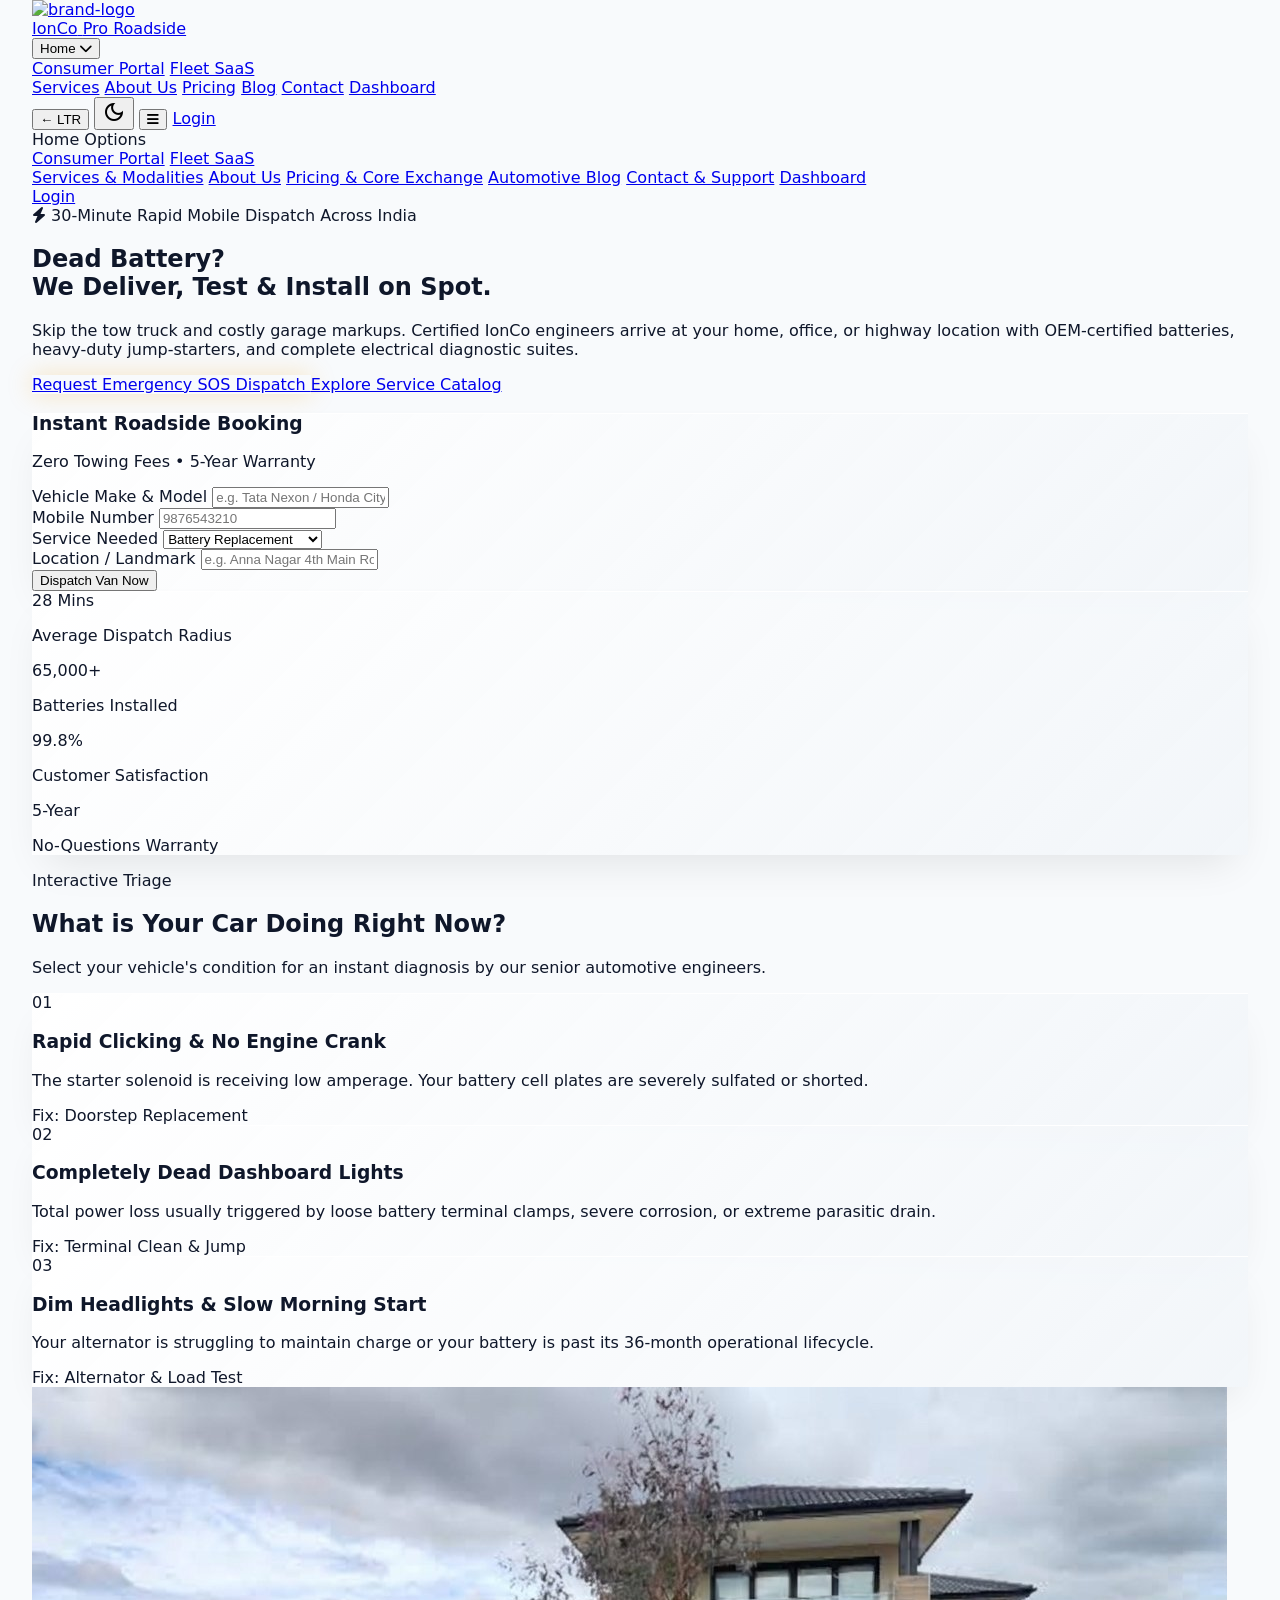
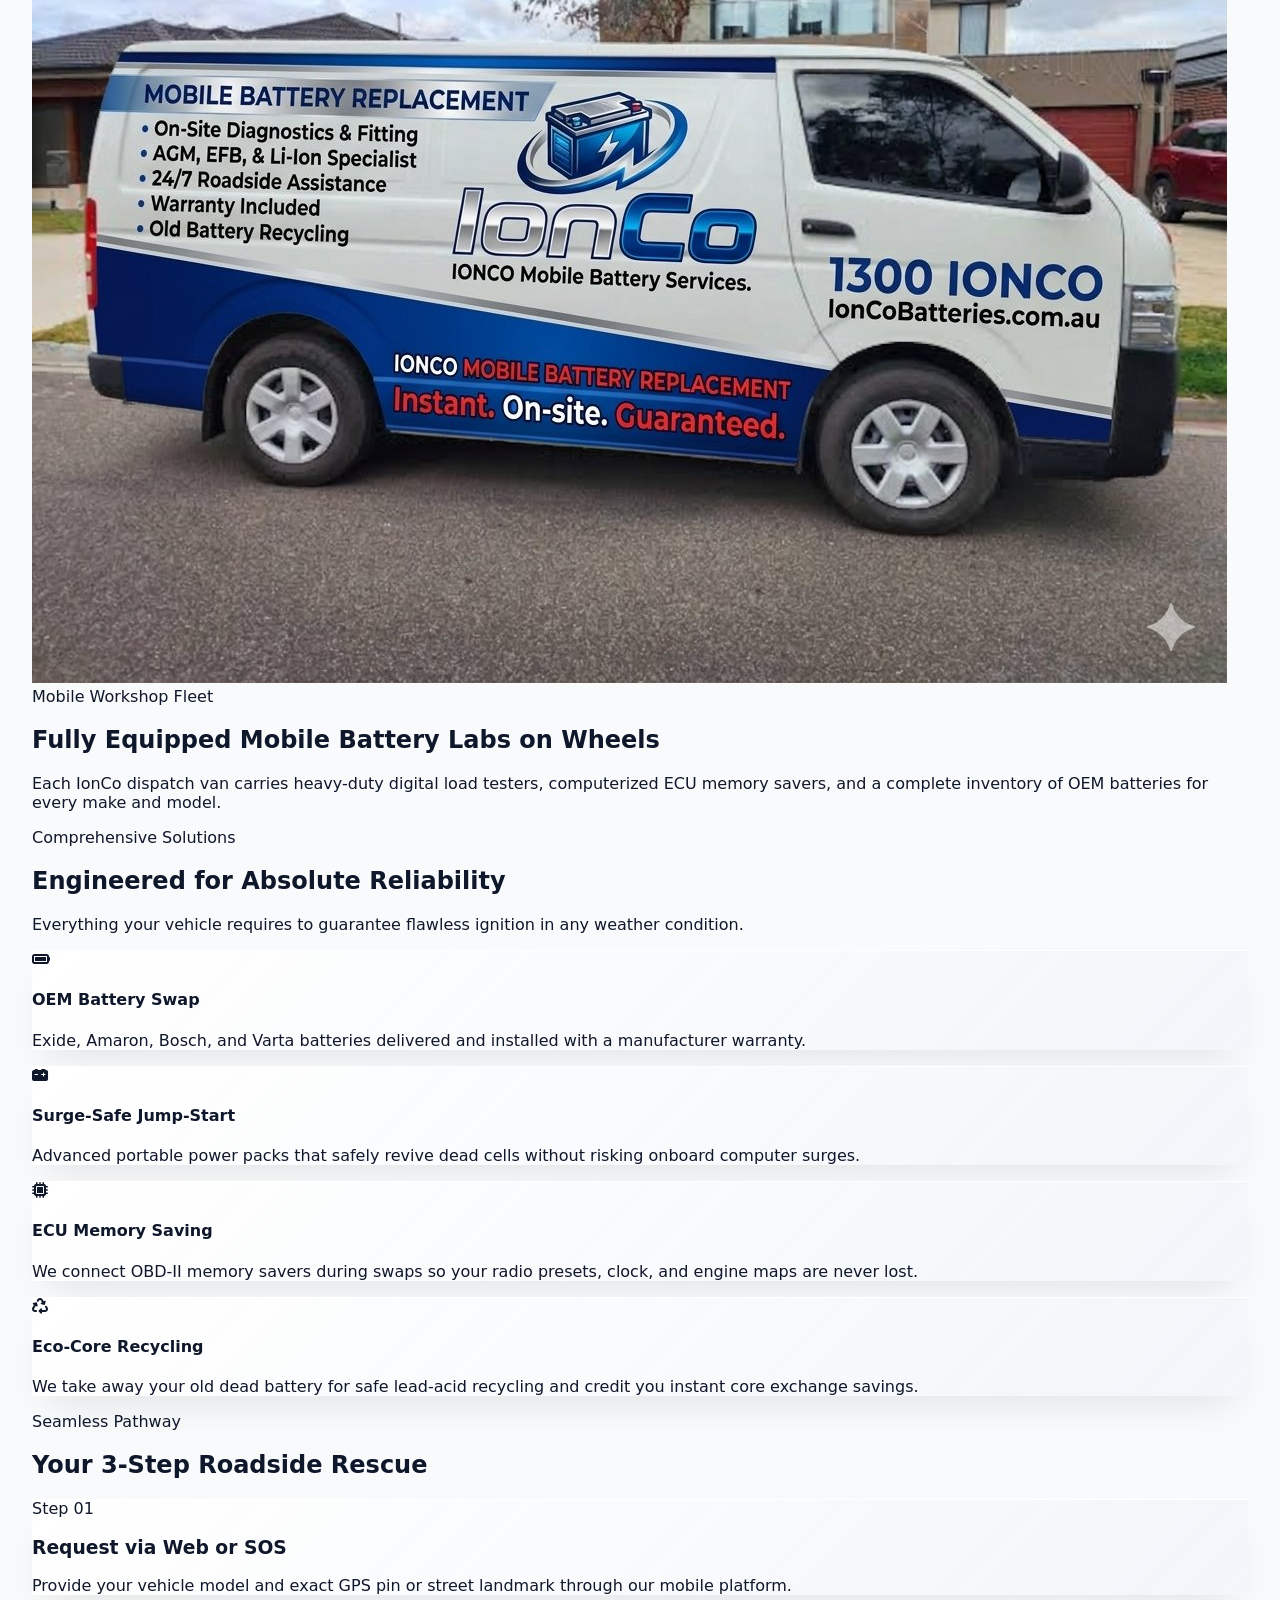
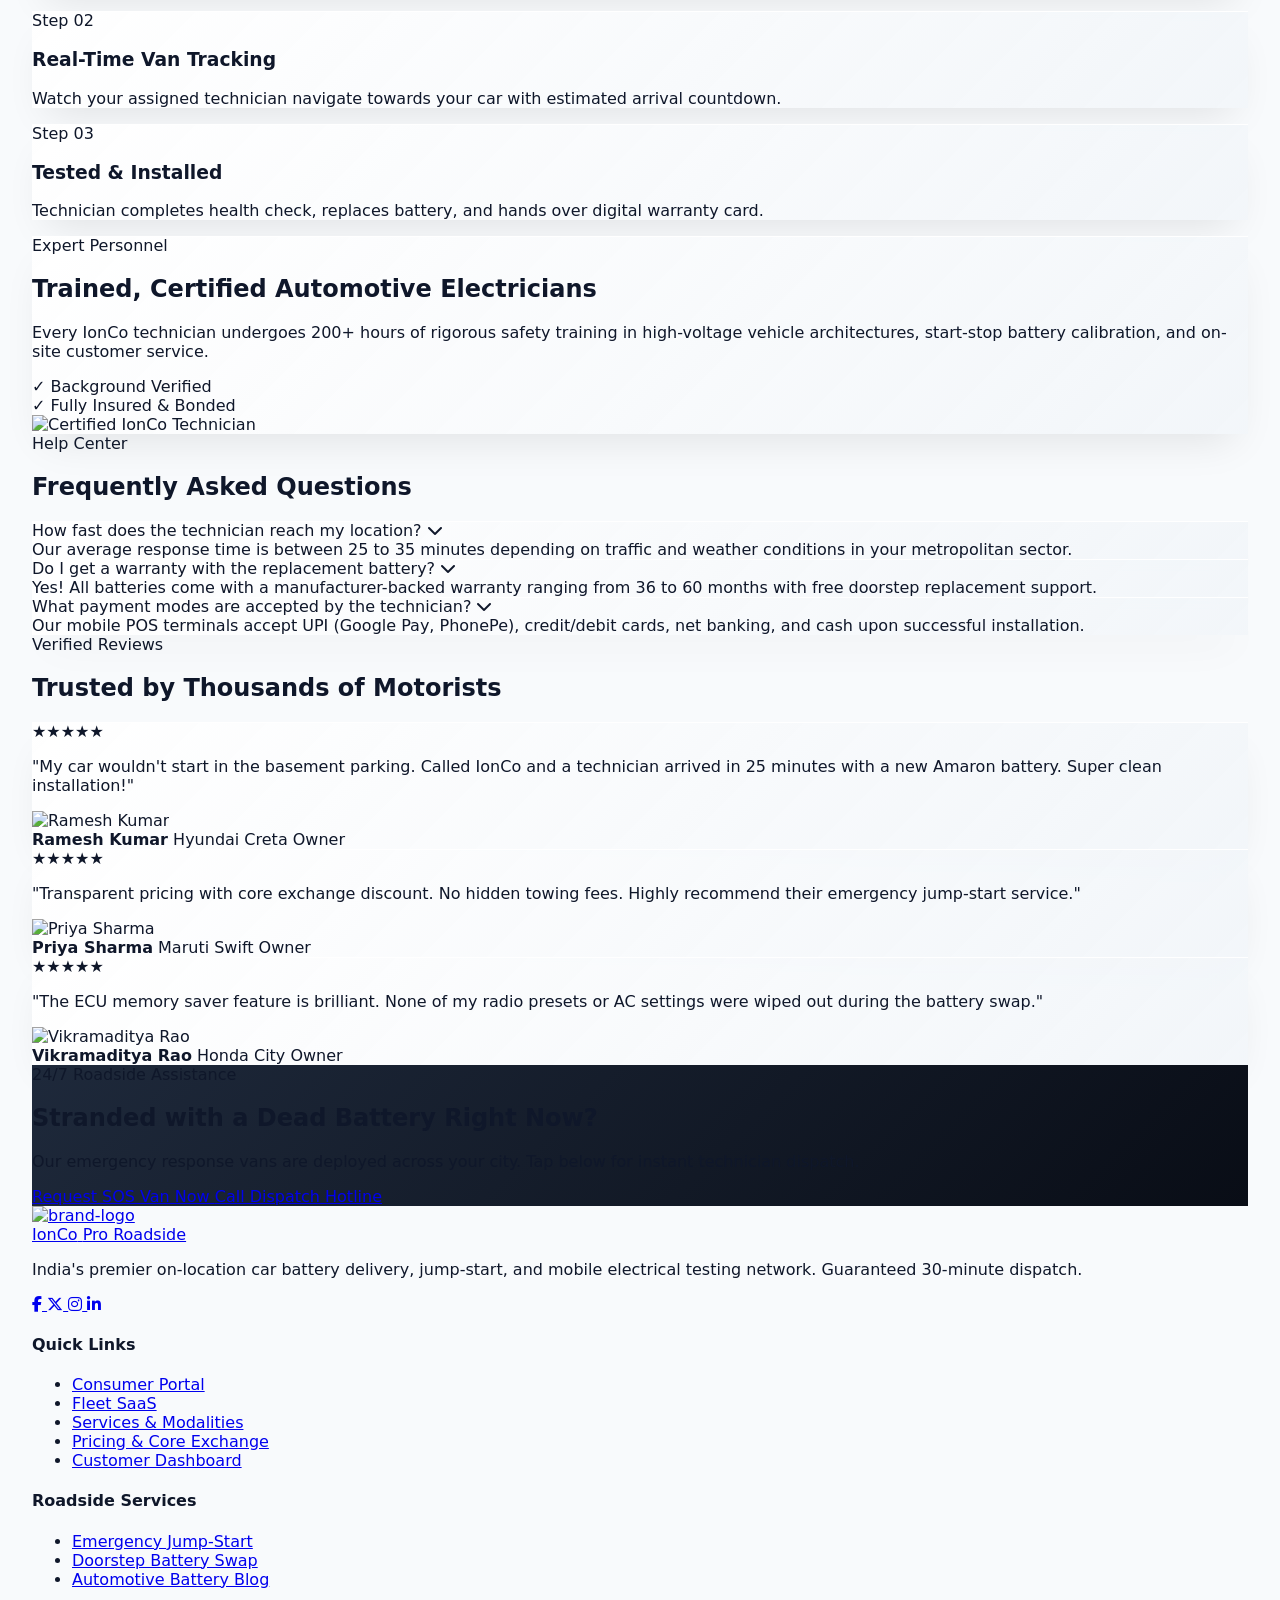
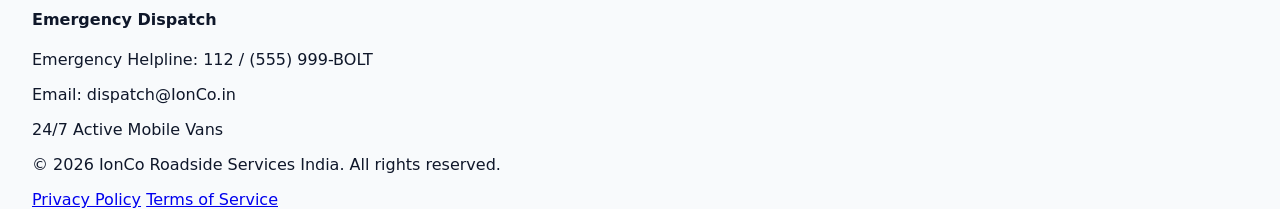
==== index.html @ 44e5a1c4 "first commit" ====
<!DOCTYPE html>
<html lang="en" dir="ltr" class="scroll-smooth">
<head>
    <meta charset="UTF-8">
    <meta name="viewport" content="width=device-width, initial-scale=1.0">
    <title>IonCo Pro | Doorstep Car Battery Delivery, Diagnostics & Replacement Service</title>
    <link rel="shortcut icon" href="https://cdn-icons-png.flaticon.com/512/6823/6823621.png" type="image/x-icon">
    <script src="https://cdn.tailwindcss.com"></script>
    <link rel="stylesheet" href="https://fonts.googleapis.com/css2?family=Material+Symbols+Outlined:opsz,wght,FILL,GRAD@24,400,0,0" />
    <link rel="stylesheet" href="https://cdnjs.cloudflare.com/ajax/libs/font-awesome/6.7.2/css/all.min.css">
    <link rel="stylesheet" href="./css/main.css">
    <script>
        tailwind.config = {
            darkMode: 'class',
            theme: {
                extend: {
                    colors: {
                        voltAmber: { 50: '#fffbeb', 500: '#f59e0b', 600: '#d97706', 900: '#78350f' },
                        voltDark: { 900: '#090d16', 950: '#04060b' }
                    }
                }
            }
        }
    </script>
</head>
<body class="antialiased">

    <!-- Header Container -->
    <div id="siteHeaderContainer" class="sticky top-0 z-50"></div>

    <main class="space-y-24 pb-24">

        <!-- SECTION 1: IMMERSIVE HERO WITH DISPATCH FORM -->
        <section class="relative pt-20 pb-32 bg-[linear-gradient(to_right,rgba(4,6,11,0.52),rgba(15,23,42,0.85)),url('https://encrypted-tbn0.gstatic.com/images?q=tbn:ANd9GcRs_8zxmZ5fV_7LC-ugBYXz8U4nNdQN91gxq7aRHCmPms_tiUd_wDCUnKdH&s=10')] bg-cover bg-center text-white">
            <div class="volt-container grid grid-cols-1 lg:grid-cols-12 gap-12 items-center">
                <div class="lg:col-span-7 space-y-6 reveal-on-scroll">
                    <span class="inline-flex items-center gap-2 px-4 py-1.5 rounded-full bg-voltAmber-500/20 text-voltAmber-400 border border-voltAmber-500/30 text-xs font-black uppercase tracking-widest">
                        <i class="fa-solid fa-bolt animate-bounce"></i> 30-Minute Rapid Mobile Dispatch Across India
                    </span>
                    <h1 class="text-4xl sm:text-7xl font-black tracking-tight leading-[1.05]">
                        Dead Battery? <br>
                        <span class="text-transparent bg-clip-text bg-gradient-to-r from-voltAmber-400 to-amber-200">We Deliver, Test & Install on Spot.</span>
                    </h1>
                    <p class="text-slate-300 text-base sm:text-lg font-medium max-w-xl leading-relaxed">
                        Skip the tow truck and costly garage markups. Certified IonCo engineers arrive at your home, office, or highway location with OEM-certified batteries, heavy-duty jump-starters, and complete electrical diagnostic suites.
                    </p>
                    <div class="flex flex-wrap gap-4 pt-4">
                        <a href="dashboard.html" class="px-8 py-4 bg-voltAmber-500 hover:bg-voltAmber-600 text-slate-950 font-black rounded-full uppercase tracking-wider text-xs shadow-lg amber-glow transition-all">
                            Request Emergency SOS Dispatch
                        </a>
                        <a href="services.html" class="px-8 py-4 bg-white/10 hover:bg-white/20 border border-white/20 text-white font-black rounded-full uppercase tracking-wider text-xs backdrop-blur-md transition-all">
                            Explore Service Catalog
                        </a>
                    </div>
                </div>
                <!-- Quick Dispatch Card with Native Validation & Interactive Popup Feedback -->
                <div class="lg:col-span-5 glossy-card p-6 sm:p-8 rounded-3xl border border-voltAmber-500/30 text-slate-900 dark:text-white reveal-on-scroll shadow-2xl">
                    <h3 class="text-xl sm:text-2xl font-black mb-1">Instant Roadside Booking</h3>
                    <p class="text-xs text-slate-500 dark:text-neutral-400 mb-6 font-bold uppercase tracking-wider">Zero Towing Fees • 5-Year Warranty</p>
                    <form id="heroQuickForm" class="space-y-4" novalidate>
                        <div>
                            <label class="block text-xs font-black uppercase tracking-widest mb-1 text-slate-600 dark:text-neutral-300">Vehicle Make & Model</label>
                            <input type="text" id="carModel" placeholder="e.g. Tata Nexon / Honda City" class="w-full px-4 py-3 rounded-2xl bg-slate-100 dark:bg-neutral-900 border border-slate-200 dark:border-neutral-800 text-xs font-bold uppercase outline-none focus:border-voltAmber-500" required>
                            <span class="error-msg">Please enter your vehicle make and model.</span>
                        </div>
                        <div class="grid grid-cols-1 sm:grid-cols-2 gap-4">
                            <div>
                                <label class="block text-xs font-black uppercase tracking-widest mb-1 text-slate-600 dark:text-neutral-300">Mobile Number</label>
                                <input type="tel" id="quickPhone" placeholder="9876543210" maxlength="10" inputmode="tel" class="w-full px-4 py-3 rounded-2xl bg-slate-100 dark:bg-neutral-900 border border-slate-200 dark:border-neutral-800 text-xs font-bold uppercase outline-none focus:border-voltAmber-500" required>
                                <span class="error-msg">Enter a valid 10-digit mobile number.</span>
                            </div>
                            <div>
                                <label class="block text-xs font-black uppercase tracking-widest mb-1 text-slate-600 dark:text-neutral-300">Service Needed</label>
                                <select id="serviceType" class="w-full px-4 py-3 rounded-2xl bg-slate-100 dark:bg-neutral-900 border border-slate-200 dark:border-neutral-800 text-xs font-bold uppercase outline-none focus:border-voltAmber-500">
                                    <option value="replacement">Battery Replacement</option>
                                    <option value="jumpstart">Emergency Jump-Start</option>
                                    <option value="alternator">Alternator Health Test</option>
                                </select>
                            </div>
                        </div>
                        <div>
                            <label class="block text-xs font-black uppercase tracking-widest mb-1 text-slate-600 dark:text-neutral-300">Location / Landmark</label>
                            <input type="text" id="locationInput" placeholder="e.g. Anna Nagar 4th Main Road" class="w-full px-4 py-3 rounded-2xl bg-slate-100 dark:bg-neutral-900 border border-slate-200 dark:border-neutral-800 text-xs font-bold uppercase outline-none focus:border-voltAmber-500" required>
                            <span class="error-msg">Please specify your current location or landmark.</span>
                        </div>
                        <button type="submit" id="dispatchSubmitBtn" class="w-full py-4 bg-voltAmber-500 hover:bg-voltAmber-600 text-slate-950 rounded-full font-black text-xs uppercase tracking-widest shadow-md transition-all cursor-pointer">
                            Dispatch Van Now
                        </button>
                    </form>
                </div>
            </div>
        </section>

        <!-- SECTION 2: LIVE METRICS & TELEMETRY STRIP -->
        <section class="volt-container reveal-on-scroll">
            <div class="glossy-card p-6 sm:p-8 rounded-3xl border border-slate-200 dark:border-neutral-800 grid grid-cols-2 md:grid-cols-4 gap-6 text-center shadow-xl">
                <div>
                    <span class="text-3xl sm:text-4xl font-black text-voltAmber-500 font-mono">28 Mins</span>
                    <p class="text-[11px] font-black uppercase tracking-widest text-slate-500 mt-1">Average Dispatch Radius</p>
                </div>
                <div>
                    <span class="text-3xl sm:text-4xl font-black text-voltAmber-500 font-mono">65,000+</span>
                    <p class="text-[11px] font-black uppercase tracking-widest text-slate-500 mt-1">Batteries Installed</p>
                </div>
                <div>
                    <span class="text-3xl sm:text-4xl font-black text-voltAmber-500 font-mono">99.8%</span>
                    <p class="text-[11px] font-black uppercase tracking-widest text-slate-500 mt-1">Customer Satisfaction</p>
                </div>
                <div>
                    <span class="text-3xl sm:text-4xl font-black text-voltAmber-500 font-mono">5-Year</span>
                    <p class="text-[11px] font-black uppercase tracking-widest text-slate-500 mt-1">No-Questions Warranty</p>
                </div>
            </div>
        </section>

        <!-- SECTION 3: INTERACTIVE SYMPTOM DIAGNOSTIC MATRIX -->
        <section class="volt-container space-y-10 reveal-on-scroll">
            <div class="text-center max-w-2xl mx-auto space-y-2">
                <span class="text-voltAmber-500 text-xs font-black uppercase tracking-widest">Interactive Triage</span>
                <h2 class="text-3xl sm:text-4xl font-black">What is Your Car Doing Right Now?</h2>
                <p class="text-slate-500 dark:text-neutral-400 text-sm font-medium">Select your vehicle's condition for an instant diagnosis by our senior automotive engineers.</p>
            </div>
            <div class="grid grid-cols-1 md:grid-cols-3 gap-8">
                <div class="glossy-card p-8 rounded-3xl border border-slate-200 dark:border-neutral-800 space-y-4 shadow-lg hover:border-voltAmber-500 transition-all">
                    <div class="w-12 h-12 rounded-2xl bg-voltAmber-500/10 text-voltAmber-500 flex items-center justify-center font-black text-lg">01</div>
                    <h3 class="font-black text-xl">Rapid Clicking & No Engine Crank</h3>
                    <p class="text-xs text-slate-500 dark:text-neutral-400 leading-relaxed font-semibold">The starter solenoid is receiving low amperage. Your battery cell plates are severely sulfated or shorted.</p>
                    <span class="inline-block text-xs font-black text-voltAmber-500 uppercase tracking-widest pt-2">Fix: Doorstep Replacement</span>
                </div>
                <div class="glossy-card p-8 rounded-3xl border border-slate-200 dark:border-neutral-800 space-y-4 shadow-lg hover:border-voltAmber-500 transition-all">
                    <div class="w-12 h-12 rounded-2xl bg-voltAmber-500/10 text-voltAmber-500 flex items-center justify-center font-black text-lg">02</div>
                    <h3 class="font-black text-xl">Completely Dead Dashboard Lights</h3>
                    <p class="text-xs text-slate-500 dark:text-neutral-400 leading-relaxed font-semibold">Total power loss usually triggered by loose battery terminal clamps, severe corrosion, or extreme parasitic drain.</p>
                    <span class="inline-block text-xs font-black text-voltAmber-500 uppercase tracking-widest pt-2">Fix: Terminal Clean & Jump</span>
                </div>
                <div class="glossy-card p-8 rounded-3xl border border-slate-200 dark:border-neutral-800 space-y-4 shadow-lg hover:border-voltAmber-500 transition-all">
                    <div class="w-12 h-12 rounded-2xl bg-voltAmber-500/10 text-voltAmber-500 flex items-center justify-center font-black text-lg">03</div>
                    <h3 class="font-black text-xl">Dim Headlights & Slow Morning Start</h3>
                    <p class="text-xs text-slate-500 dark:text-neutral-400 leading-relaxed font-semibold">Your alternator is struggling to maintain charge or your battery is past its 36-month operational lifecycle.</p>
                    <span class="inline-block text-xs font-black text-voltAmber-500 uppercase tracking-widest pt-2">Fix: Alternator & Load Test</span>
                </div>
            </div>
        </section>

        <!-- SECTION 4: VISUAL FLEET SHOWCASE -->
        <section class="volt-container reveal-on-scroll">
            <div class="rounded-3xl overflow-hidden relative h-[420px] shadow-2xl border border-voltAmber-500/30 group">
                <img src="[data-uri]" alt="IonCo Mobile Service Van" class="w-full h-full object-cover group-hover:scale-105 transition-transform duration-1000">
                <div class="absolute inset-0 bg-gradient-to-r from-slate-950/90 via-slate-950/50 to-transparent flex items-center p-6 sm:p-16">
                    <div class="max-w-xl space-y-4 text-white">
                        <span class="px-3 py-1 bg-voltAmber-500 text-slate-950 font-black text-[10px] uppercase tracking-widest rounded-full">Mobile Workshop Fleet</span>
                        <h2 class="text-3xl sm:text-5xl font-black">Fully Equipped Mobile Battery Labs on Wheels</h2>
                        <p class="text-xs sm:text-sm text-slate-300 font-semibold leading-relaxed">Each IonCo dispatch van carries heavy-duty digital load testers, computerized ECU memory savers, and a complete inventory of OEM batteries for every make and model.</p>
                    </div>
                </div>
            </div>
        </section>

        <!-- SECTION 5: CORE CAPABILITIES GRID -->
        <section class="volt-container space-y-12 reveal-on-scroll">
            <div class="text-center space-y-2 max-w-2xl mx-auto">
                <span class="text-voltAmber-500 text-xs font-black uppercase tracking-widest">Comprehensive Solutions</span>
                <h2 class="text-3xl sm:text-4xl font-black">Engineered for Absolute Reliability</h2>
                <p class="text-slate-500 dark:text-neutral-400 text-sm font-medium">Everything your vehicle requires to guarantee flawless ignition in any weather condition.</p>
            </div>
            <div class="grid grid-cols-1 sm:grid-cols-2 lg:grid-cols-4 gap-6">
                <div class="glossy-card p-6 rounded-3xl border border-slate-200 dark:border-neutral-800 space-y-3">
                    <div class="w-10 h-10 rounded-xl bg-voltAmber-500 text-slate-950 flex items-center justify-center font-bold text-sm"><i class="fa-solid fa-battery-full"></i></div>
                    <h4 class="font-black text-lg">OEM Battery Swap</h4>
                    <p class="text-xs text-slate-500 dark:text-neutral-400 leading-relaxed font-semibold">Exide, Amaron, Bosch, and Varta batteries delivered and installed with a manufacturer warranty.</p>
                </div>
                <div class="glossy-card p-6 rounded-3xl border border-slate-200 dark:border-neutral-800 space-y-3">
                    <div class="w-10 h-10 rounded-xl bg-voltAmber-500 text-slate-950 flex items-center justify-center font-bold text-sm"><i class="fa-solid fa-car-battery"></i></div>
                    <h4 class="font-black text-lg">Surge-Safe Jump-Start</h4>
                    <p class="text-xs text-slate-500 dark:text-neutral-400 leading-relaxed font-semibold">Advanced portable power packs that safely revive dead cells without risking onboard computer surges.</p>
                </div>
                <div class="glossy-card p-6 rounded-3xl border border-slate-200 dark:border-neutral-800 space-y-3">
                    <div class="w-10 h-10 rounded-xl bg-voltAmber-500 text-slate-950 flex items-center justify-center font-bold text-sm"><i class="fa-solid fa-microchip"></i></div>
                    <h4 class="font-black text-lg">ECU Memory Saving</h4>
                    <p class="text-xs text-slate-500 dark:text-neutral-400 leading-relaxed font-semibold">We connect OBD-II memory savers during swaps so your radio presets, clock, and engine maps are never lost.</p>
                </div>
                <div class="glossy-card p-6 rounded-3xl border border-slate-200 dark:border-neutral-800 space-y-3">
                    <div class="w-10 h-10 rounded-xl bg-voltAmber-500 text-slate-950 flex items-center justify-center font-bold text-sm"><i class="fa-solid fa-recycle"></i></div>
                    <h4 class="font-black text-lg">Eco-Core Recycling</h4>
                    <p class="text-xs text-slate-500 dark:text-neutral-400 leading-relaxed font-semibold">We take away your old dead battery for safe lead-acid recycling and credit you instant core exchange savings.</p>
                </div>
            </div>
        </section>

        <!-- SECTION 6: STEP-BY-STEP CUSTOMER JOURNEY TIMELINE -->
        <section class="volt-container space-y-12 reveal-on-scroll">
            <div class="text-center max-w-2xl mx-auto space-y-2">
                <span class="text-voltAmber-500 text-xs font-black uppercase tracking-widest">Seamless Pathway</span>
                <h2 class="text-3xl sm:text-4xl font-black">Your 3-Step Roadside Rescue</h2>
            </div>
            <div class="grid grid-cols-1 md:grid-cols-3 gap-8">
                <div class="glossy-card p-8 rounded-3xl border border-slate-200 dark:border-neutral-800 space-y-4">
                    <span class="text-xs font-mono text-voltAmber-500 font-bold uppercase tracking-widest">Step 01</span>
                    <h3 class="text-2xl font-black">Request via Web or SOS</h3>
                    <p class="text-xs text-slate-500 dark:text-neutral-400 font-semibold leading-relaxed">Provide your vehicle model and exact GPS pin or street landmark through our mobile platform.</p>
                </div>
                <div class="glossy-card p-8 rounded-3xl border border-slate-200 dark:border-neutral-800 space-y-4">
                    <span class="text-xs font-mono text-voltAmber-500 font-bold uppercase tracking-widest">Step 02</span>
                    <h3 class="text-2xl font-black">Real-Time Van Tracking</h3>
                    <p class="text-xs text-slate-500 dark:text-neutral-400 font-semibold leading-relaxed">Watch your assigned technician navigate towards your car with estimated arrival countdown.</p>
                </div>
                <div class="glossy-card p-8 rounded-3xl border border-slate-200 dark:border-neutral-800 space-y-4">
                    <span class="text-xs font-mono text-voltAmber-500 font-bold uppercase tracking-widest">Step 03</span>
                    <h3 class="text-2xl font-black">Tested & Installed</h3>
                    <p class="text-xs text-slate-500 dark:text-neutral-400 font-semibold leading-relaxed">Technician completes health check, replaces battery, and hands over digital warranty card.</p>
                </div>
            </div>
        </section>

        <!-- SECTION 7: CERTIFIED TECHNICIAN SPOTLIGHT -->
        <section class="volt-container reveal-on-scroll">
            <div class="glossy-card p-8 sm:p-12 rounded-3xl border border-slate-200 dark:border-neutral-800 shadow-xl grid grid-cols-1 lg:grid-cols-12 gap-12 items-center">
                <div class="lg:col-span-6 space-y-6">
                    <span class="text-voltAmber-500 text-xs font-black uppercase tracking-widest">Expert Personnel</span>
                    <h2 class="text-3xl sm:text-4xl font-black">Trained, Certified Automotive Electricians</h2>
                    <p class="text-slate-600 dark:text-neutral-300 text-sm font-semibold leading-relaxed">Every IonCo technician undergoes 200+ hours of rigorous safety training in high-voltage vehicle architectures, start-stop battery calibration, and on-site customer service.</p>
                    <div class="grid grid-cols-1 sm:grid-cols-2 gap-4 pt-2 text-xs font-bold uppercase tracking-wider">
                        <div class="p-4 rounded-2xl bg-slate-100 dark:bg-neutral-900 border border-slate-200 dark:border-neutral-800">✓ Background Verified</div>
                        <div class="p-4 rounded-2xl bg-slate-100 dark:bg-neutral-900 border border-slate-200 dark:border-neutral-800">✓ Fully Insured & Bonded</div>
                    </div>
                </div>
                <div class="lg:col-span-6 rounded-3xl overflow-hidden shadow-2xl h-80 border border-slate-200 dark:border-neutral-800">
                    <img src="https://images.unsplash.com/photo-1619642751034-765dfdf7c58e?auto=format&fit=crop&q=80&w=800" alt="Certified IonCo Technician" class="w-full h-full object-cover">
                </div>
            </div>
        </section>

        <!-- SECTION 8: FAQ ACCORDION -->
        <section class="max-w-4xl mx-auto volt-container space-y-8 reveal-on-scroll">
            <div class="text-center space-y-2">
                <span class="text-voltAmber-500 text-xs font-black uppercase tracking-widest">Help Center</span>
                <h2 class="text-3xl font-black">Frequently Asked Questions</h2>
            </div>
            <div class="space-y-4">
                <div class="glossy-card p-6 rounded-2xl border border-slate-200 dark:border-neutral-800 cursor-pointer faq-item shadow-sm">
                    <div class="flex items-center justify-between font-bold text-sm">
                        <span>How fast does the technician reach my location?</span>
                        <i class="fa-solid fa-chevron-down text-voltAmber-500 transition-transform duration-300 faq-icon"></i>
                    </div>
                    <div class="faq-content hidden pt-3 text-xs text-slate-500 dark:text-neutral-400 font-semibold leading-relaxed border-t border-slate-200 dark:border-neutral-800 mt-3">
                        Our average response time is between 25 to 35 minutes depending on traffic and weather conditions in your metropolitan sector.
                    </div>
                </div>
                <div class="glossy-card p-6 rounded-2xl border border-slate-200 dark:border-neutral-800 cursor-pointer faq-item shadow-sm">
                    <div class="flex items-center justify-between font-bold text-sm">
                        <span>Do I get a warranty with the replacement battery?</span>
                        <i class="fa-solid fa-chevron-down text-voltAmber-500 transition-transform duration-300 faq-icon"></i>
                    </div>
                    <div class="faq-content hidden pt-3 text-xs text-slate-500 dark:text-neutral-400 font-semibold leading-relaxed border-t border-slate-200 dark:border-neutral-800 mt-3">
                        Yes! All batteries come with a manufacturer-backed warranty ranging from 36 to 60 months with free doorstep replacement support.
                    </div>
                </div>
                <div class="glossy-card p-6 rounded-2xl border border-slate-200 dark:border-neutral-800 cursor-pointer faq-item shadow-sm">
                    <div class="flex items-center justify-between font-bold text-sm">
                        <span>What payment modes are accepted by the technician?</span>
                        <i class="fa-solid fa-chevron-down text-voltAmber-500 transition-transform duration-300 faq-icon"></i>
                    </div>
                    <div class="faq-content hidden pt-3 text-xs text-slate-500 dark:text-neutral-400 font-semibold leading-relaxed border-t border-slate-200 dark:border-neutral-800 mt-3">
                        Our mobile POS terminals accept UPI (Google Pay, PhonePe), credit/debit cards, net banking, and cash upon successful installation.
                    </div>
                </div>
            </div>
        </section>

    <!-- SECTION 9: CUSTOMER TESTIMONIALS -->
        <section class="volt-container space-y-12 reveal-on-scroll">
            <div class="text-center space-y-2">
                <span class="text-voltAmber-500 text-xs font-black uppercase tracking-widest">Verified Reviews</span>
                <h2 class="text-3xl font-black">Trusted by Thousands of Motorists</h2>
            </div>
            <div class="grid grid-cols-1 md:grid-cols-3 gap-8">
                <!-- Testimonial 1 -->
                <div class="glossy-card p-8 rounded-3xl border border-slate-200 dark:border-neutral-800 space-y-4 flex flex-col justify-between">
                    <div class="space-y-4">
                        <div class="flex text-voltAmber-500 gap-1 text-xs">★★★★★</div>
                        <p class="text-xs text-slate-600 dark:text-neutral-300 font-semibold leading-relaxed">"My car wouldn't start in the basement parking. Called IonCo and a technician arrived in 25 minutes with a new Amaron battery. Super clean installation!"</p>
                    </div>
                    <div class="pt-4 border-t border-slate-200 dark:border-neutral-800 flex items-center gap-3">
                        <img src="https://images.unsplash.com/photo-1534528741775-53994a69daeb?auto=format&fit=crop&q=80&w=150" alt="Ramesh Kumar" class="w-10 h-10 rounded-full object-cover border border-voltAmber-500/40">
                        <div>
                            <strong class="text-xs block font-black">Ramesh Kumar</strong>
                            <span class="text-[10px] text-slate-400 font-semibold">Hyundai Creta Owner</span>
                        </div>
                    </div>
                </div>

                <!-- Testimonial 2 -->
                <div class="glossy-card p-8 rounded-3xl border border-slate-200 dark:border-neutral-800 space-y-4 flex flex-col justify-between">
                    <div class="space-y-4">
                        <div class="flex text-voltAmber-500 gap-1 text-xs">★★★★★</div>
                        <p class="text-xs text-slate-600 dark:text-neutral-300 font-semibold leading-relaxed">"Transparent pricing with core exchange discount. No hidden towing fees. Highly recommend their emergency jump-start service."</p>
                    </div>
                    <div class="pt-4 border-t border-slate-200 dark:border-neutral-800 flex items-center gap-3">
                        <img src="https://images.unsplash.com/photo-1517841905240-472988babdf9?auto=format&fit=crop&q=80&w=150" alt="Priya Sharma" class="w-10 h-10 rounded-full object-cover border border-voltAmber-500/40">
                        <div>
                            <strong class="text-xs block font-black">Priya Sharma</strong>
                            <span class="text-[10px] text-slate-400 font-semibold">Maruti Swift Owner</span>
                        </div>
                    </div>
                </div>

                <!-- Testimonial 3 -->
                <div class="glossy-card p-8 rounded-3xl border border-slate-200 dark:border-neutral-800 space-y-4 flex flex-col justify-between">
                    <div class="space-y-4">
                        <div class="flex text-voltAmber-500 gap-1 text-xs">★★★★★</div>
                        <p class="text-xs text-slate-600 dark:text-neutral-300 font-semibold leading-relaxed">"The ECU memory saver feature is brilliant. None of my radio presets or AC settings were wiped out during the battery swap."</p>
                    </div>
                    <div class="pt-4 border-t border-slate-200 dark:border-neutral-800 flex items-center gap-3">
                        <img src="https://images.unsplash.com/photo-1507003211169-0a1dd7228f2d?auto=format&fit=crop&q=80&w=150" alt="Vikramaditya Rao" class="w-10 h-10 rounded-full object-cover border border-voltAmber-500/40">
                        <div>
                            <strong class="text-xs block font-black">Vikramaditya Rao</strong>
                            <span class="text-[10px] text-slate-400 font-semibold">Honda City Owner</span>
                        </div>
                    </div>
                </div>
            </div>
        </section>

        <!-- SECTION 10: FINAL EMERGENCY CALL TO ACTION BANNER -->
        <section class="volt-container reveal-on-scroll">
            <div class="volt-gradient p-10 sm:p-16 rounded-3xl text-white shadow-2xl border bg-[linear-gradient(to_right,rgba(4,6,11,0.52),rgba(15,23,42,0.85)),url('https://encrypted-tbn0.gstatic.com/images?q=tbn:ANd9GcTWjBQsqheHmaY8Ty7dXWX2sxaJnIVZxwNDFmh3FEGBtVN6q5XspLaAjd0&s=10')] bg-cover bg-center border-voltAmber-500/40 text-center space-y-6 relative overflow-hidden">
                <div class="absolute -right-20 -top-20 w-60 h-60 bg-voltAmber-500/10 rounded-full blur-3xl"></div>
                <span class="px-4 py-1.5 bg-voltAmber-500 text-slate-950 font-black text-xs uppercase tracking-widest rounded-full">24/7 Roadside Assistance</span>
                <h2 class="text-3xl sm:text-5xl font-black">Stranded with a Dead Battery Right Now?</h2>
                <p class="text-slate-300 text-sm sm:text-base max-w-xl mx-auto font-semibold">Our emergency response vans are deployed across your city. Tap below for instant technician dispatch.</p>
                <div class="pt-4 flex flex-wrap justify-center gap-4">
                    <a href="dashboard.html" class="px-8 py-4 bg-voltAmber-500 hover:bg-voltAmber-600 text-slate-950 font-black rounded-full text-xs uppercase tracking-widest shadow-lg transition-all">
                        Request SOS Van Now
                    </a>
                    <a href="contact.html" class="px-8 py-4 bg-transparent hover:bg-white/10 border-2 border-white text-white font-black rounded-full text-xs uppercase tracking-widest transition-all">
                        Call Dispatch Hotline
                    </a>
                </div>
            </div>
        </section>

    </main>

    <!-- Footer Container -->
    <div id="siteFooterContainer"></div>

    <!-- Success Modal Popup Overlay -->
    <div id="successModal" class="lx-modal-overlay">
        <div class="glossy-card max-w-md w-full p-8 rounded-3xl border border-voltAmber-500/40 text-center space-y-4 shadow-2xl">
            <div class="w-16 h-16 bg-voltAmber-500/20 text-voltAmber-500 rounded-full flex items-center justify-center mx-auto text-3xl font-black">✓</div>
            <h3 class="text-2xl font-black text-slate-900 dark:text-white">Technician Dispatched!</h3>
            <p id="modalDispatchText" class="text-xs text-slate-600 dark:text-neutral-300 font-semibold leading-relaxed"></p>
            <button type="button" id="closeModalBtn" class="w-full py-3.5 bg-voltAmber-500 hover:bg-voltAmber-600 text-slate-950 rounded-full font-black text-xs uppercase tracking-widest cursor-pointer transition-all">
                Close & Track Live Status
            </button>
        </div>
    </div>

    <!-- Master Layout Script -->
    <script src="./js/main.js"></script>
    <script>
        document.addEventListener('DOMContentLoaded', () => {
            // FAQ Accordion Toggle
            document.querySelectorAll('.faq-item').forEach(item => {
                const btn = item.querySelector('.flex');
                const content = item.querySelector('.faq-content');
                const icon = item.querySelector('.faq-icon');
                btn.addEventListener('click', () => {
                    content.classList.toggle('hidden');
                    icon.classList.toggle('rotate-180');
                });
            });

            // Phone sanitization (numbers only)
            const phoneInput = document.getElementById('quickPhone');
            if (phoneInput) {
                phoneInput.addEventListener('input', (e) => {
                    e.target.value = e.target.value.replace(/\D/g, '');
                });
            }

            // Form validation and modal success trigger
            const form = document.getElementById('heroQuickForm');
            const modal = document.getElementById('successModal');
            const closeModalBtn = document.getElementById('closeModalBtn');
            const modalText = document.getElementById('modalDispatchText');

            if (form) {
                form.addEventListener('submit', (e) => {
                    e.preventDefault();
                    let isValid = true;
                    
                    const carModel = document.getElementById('carModel');
                    const phone = document.getElementById('quickPhone');
                    const location = document.getElementById('locationInput');

                    [carModel, phone, location].forEach(input => {
                        const errorSpan = input.nextElementSibling;
                        if (!input.value.trim() || (input === phone && phone.value.length !== 10)) {
                            input.classList.add('input-error');
                            if (errorSpan && errorSpan.classList.contains('error-msg')) errorSpan.style.display = 'block';
                            isValid = false;
                        } else {
                            input.classList.remove('input-error');
                            if (errorSpan && errorSpan.classList.contains('error-msg')) errorSpan.style.display = 'none';
                        }
                    });

                    if (isValid) {
                        modalText.innerHTML = `Your emergency request for <strong>${carModel.value.toUpperCase()}</strong> has been logged. Mobile van unit dispatched to <em>"${location.value}"</em>. Estimated arrival: <strong>24 minutes</strong>.`;
                        modal.classList.add('is-active');
                        form.reset();
                    }
                });
            }

            if (closeModalBtn && modal) {
                closeModalBtn.addEventListener('click', () => {
                    modal.classList.remove('is-active');
                    window.location.href = 'dashboard.html';
                });
            }
        });
    </script>
</body>
</html>
---- css/main.css ----
/* ============================================================
   IonCo PRO - MASTER DEVICE-RESPONSIVE STYLESHEET
   ============================================================ */

:root {
  --volt-amber: #f59e0b;
  --volt-amber-hover: #d97706;
  --volt-dark: #090d16;
  --volt-darker: #04060b;
  --bg-secondary: #f8fafc;
  --text-primary: #0f172a;
}

*, *::before, *::after {
  box-sizing: border-box;
}

html {
  font-size: 100%;
  scroll-behavior: smooth;
}

body {
  font-family: 'Plus Jakarta Sans', system-ui, -apple-system, sans-serif;
  overflow-x: hidden;
  background-color: var(--bg-secondary);
  color: var(--text-primary);
  margin: 0;
  padding: 0;
}

html.dark body {
  background-color: var(--volt-dark);
  color: #f8fafc;
}

/* Strict Max Width Constraint */
.volt-container {
  width: 100%;
  max-width: 1280px;
  margin-inline: auto;
  padding-inline: clamp(1rem, 2.5vw, 2rem);
}

.volt-gradient {
  background: linear-gradient(135deg, #1e293b 0%, #090d16 100%);
}

.amber-glow {
  box-shadow: 0 0 25px rgba(245, 158, 11, 0.25);
}

.glossy-card {
  background: linear-gradient(135deg, rgba(255, 255, 255, 0.98), rgba(241, 245, 249, 0.9));
  box-shadow: inset 0 1px 0 rgba(255, 255, 255, 1), 0 20px 40px -15px rgba(0, 0, 0, 0.1);
  backdrop-filter: blur(16px);
  -webkit-backdrop-filter: blur(16px);
}

.dark .glossy-card {
  background: linear-gradient(135deg, rgba(15, 23, 42, 0.95), rgba(9, 13, 22, 0.9));
  box-shadow: inset 0 1px 0 rgba(255, 255, 255, 0.08), 0 20px 40px -15px rgba(0, 0, 0, 0.8);
  border: 1px solid rgba(255, 255, 255, 0.06);
}

.reveal-on-scroll {
  opacity: 0;
  transform: translateY(30px);
  transition: opacity 0.8s cubic-bezier(0.16, 1, 0.3, 1), transform 0.8s cubic-bezier(0.16, 1, 0.3, 1);
}

.reveal-on-scroll.is-revealed {
  opacity: 1;
  transform: translateY(0);
}

.lx-modal-overlay {
  position: fixed;
  inset: 0;
  background: rgba(3, 7, 18, 0.85);
  backdrop-filter: blur(8px);
  -webkit-backdrop-filter: blur(8px);
  z-index: 99999;
  display: flex;
  align-items: center;
  justify-content: center;
  padding: 1rem;
  opacity: 0;
  visibility: hidden;
  transition: opacity 0.3s ease, visibility 0.3s ease;
}

.lx-modal-overlay.is-active {
  opacity: 1;
  visibility: visible;
}

.error-msg {
  display: none;
  font-size: 10px;
  font-weight: 700;
  color: #ef4444;
  margin-top: 4px;
  text-transform: uppercase;
  letter-spacing: 0.05em;
}

.input-error {
  border-color: #ef4444 !important;
  box-shadow: 0 0 0 3px rgba(239, 68, 68, 0.15);
}

/* ============================================================
   MODERN SCROLLBAR STYLING
   ============================================================ */

/* Width and height for webkit browsers */
::-webkit-scrollbar {
    width: 8px;
    height: 8px;
}

/* Track background */
::-webkit-scrollbar-track {
    background: #f1f5f9;
}

.dark ::-webkit-scrollbar-track {
    background: #04060b;
}

/* Thumb styling */
::-webkit-scrollbar-thumb {
    background: #cbd5e1;
    border-radius: 9999px;
    border: 2px solid transparent;
    background-clip: content-box;
}

.dark ::-webkit-scrollbar-thumb {
    background: #334155;
    border: 2px solid transparent;
    background-clip: content-box;
}

/* Thumb hover state */
::-webkit-scrollbar-thumb:hover {
    background: #f59e0b;
    border: 2px solid transparent;
    background-clip: content-box;
}

/* Firefox scrollbar styling */
* {
    scrollbar-width: thin;
    scrollbar-color: #cbd5e1 #f1f5f9;
}

.dark * {
    scrollbar-color: #334155 #04060b;
}
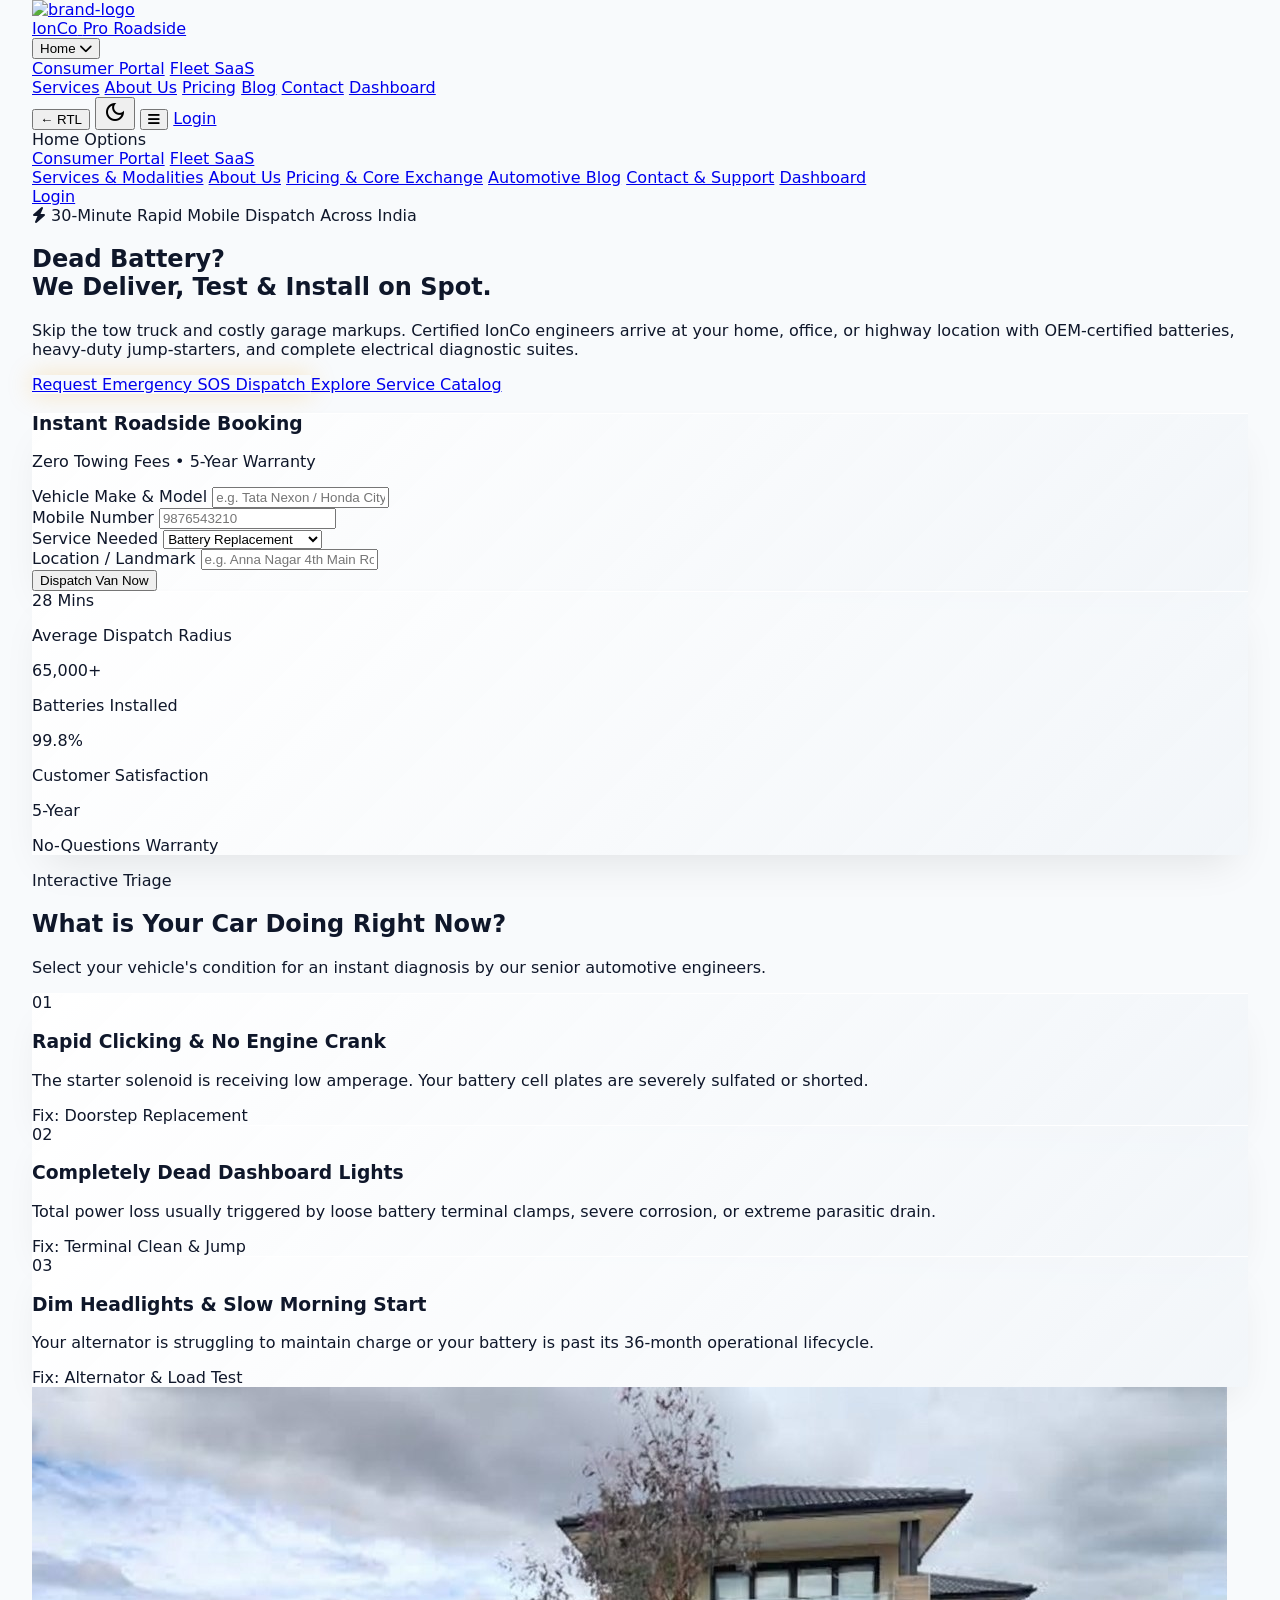
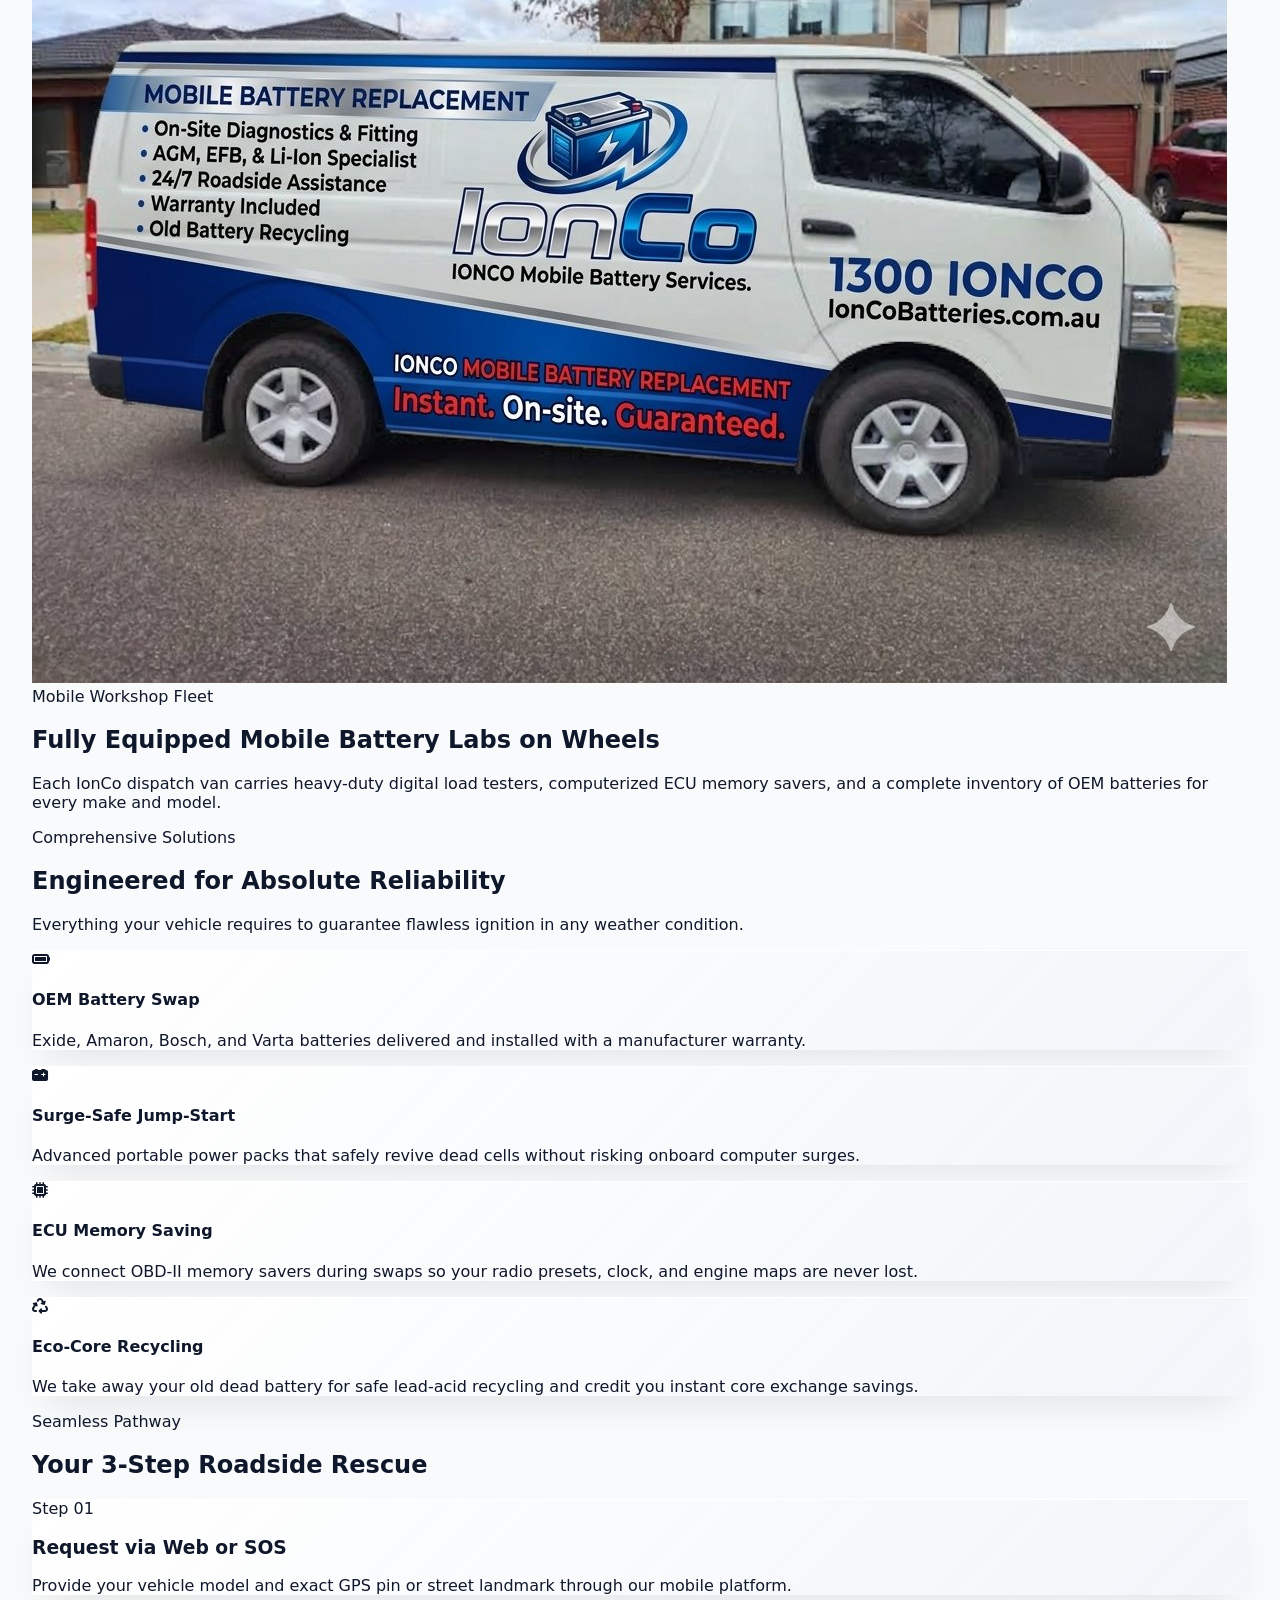
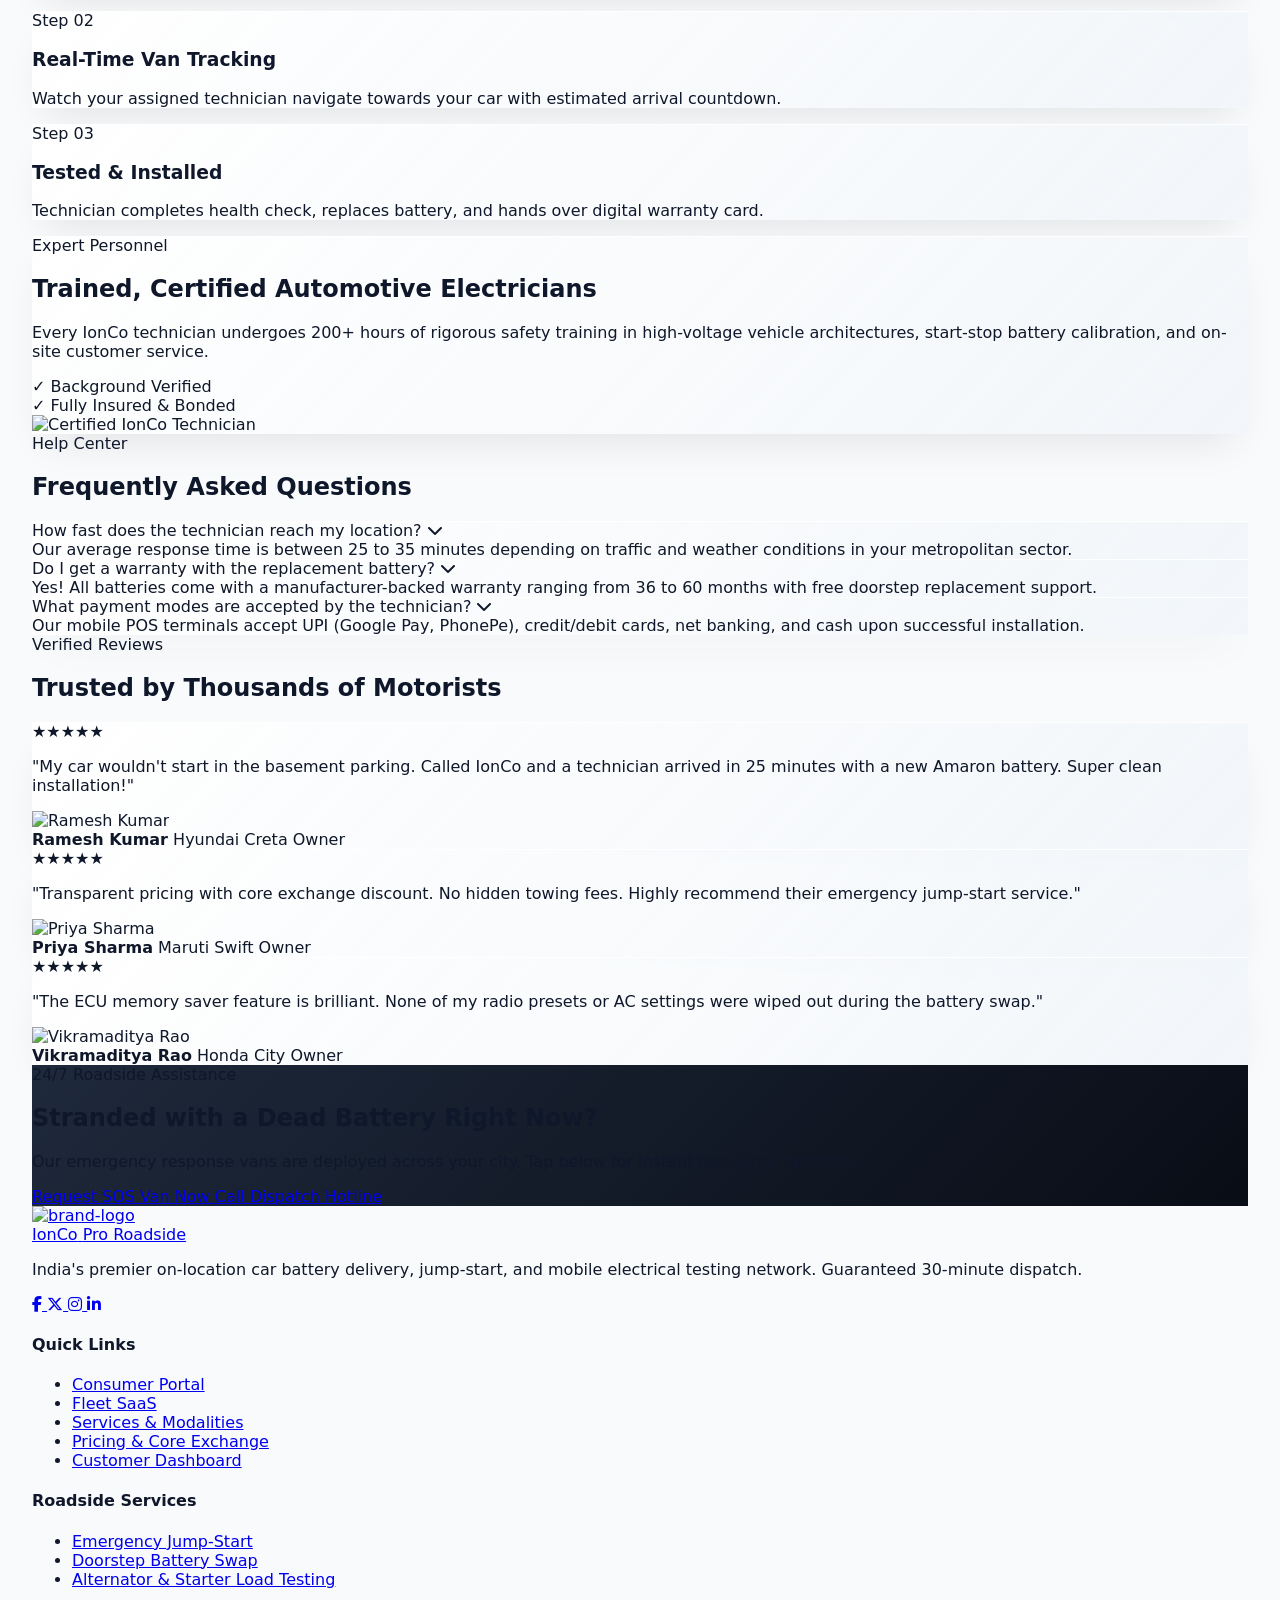
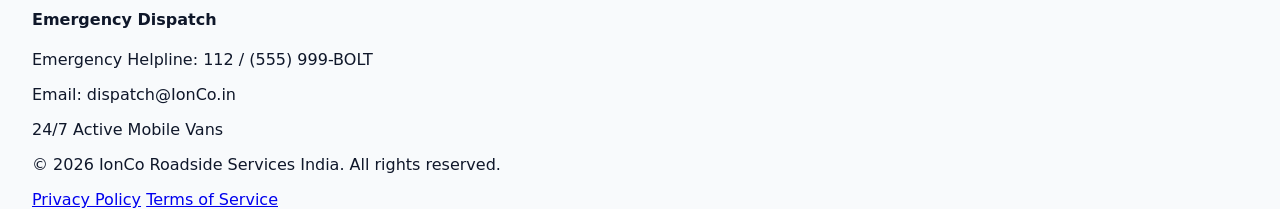
==== commit dac10e8e: "bix bugs" ====
--- a/index.html
+++ b/index.html
@@ -39,7 +39,7 @@
                     </span>
                     <h1 class="text-4xl sm:text-7xl font-black tracking-tight leading-[1.05]">
                         Dead Battery? <br>
-                        <span class="text-transparent bg-clip-text bg-gradient-to-r from-voltAmber-400 to-amber-200">We Deliver, Test & Install on Spot.</span>
+                        <span class="text-amber-400 bg-clip-text bg-gradient-to-r from-voltAmber-400 to-amber-200">We Deliver, Test & Install on Spot.</span>
                     </h1>
                     <p class="text-slate-300 text-base sm:text-lg font-medium max-w-xl leading-relaxed">
                         Skip the tow truck and costly garage markups. Certified IonCo engineers arrive at your home, office, or highway location with OEM-certified batteries, heavy-duty jump-starters, and complete electrical diagnostic suites.
@@ -121,23 +121,35 @@
                 <p class="text-slate-500 dark:text-neutral-400 text-sm font-medium">Select your vehicle's condition for an instant diagnosis by our senior automotive engineers.</p>
             </div>
             <div class="grid grid-cols-1 md:grid-cols-3 gap-8">
-                <div class="glossy-card p-8 rounded-3xl border border-slate-200 dark:border-neutral-800 space-y-4 shadow-lg hover:border-voltAmber-500 transition-all">
-                    <div class="w-12 h-12 rounded-2xl bg-voltAmber-500/10 text-voltAmber-500 flex items-center justify-center font-black text-lg">01</div>
-                    <h3 class="font-black text-xl">Rapid Clicking & No Engine Crank</h3>
-                    <p class="text-xs text-slate-500 dark:text-neutral-400 leading-relaxed font-semibold">The starter solenoid is receiving low amperage. Your battery cell plates are severely sulfated or shorted.</p>
-                    <span class="inline-block text-xs font-black text-voltAmber-500 uppercase tracking-widest pt-2">Fix: Doorstep Replacement</span>
-                </div>
-                <div class="glossy-card p-8 rounded-3xl border border-slate-200 dark:border-neutral-800 space-y-4 shadow-lg hover:border-voltAmber-500 transition-all">
-                    <div class="w-12 h-12 rounded-2xl bg-voltAmber-500/10 text-voltAmber-500 flex items-center justify-center font-black text-lg">02</div>
-                    <h3 class="font-black text-xl">Completely Dead Dashboard Lights</h3>
-                    <p class="text-xs text-slate-500 dark:text-neutral-400 leading-relaxed font-semibold">Total power loss usually triggered by loose battery terminal clamps, severe corrosion, or extreme parasitic drain.</p>
-                    <span class="inline-block text-xs font-black text-voltAmber-500 uppercase tracking-widest pt-2">Fix: Terminal Clean & Jump</span>
-                </div>
-                <div class="glossy-card p-8 rounded-3xl border border-slate-200 dark:border-neutral-800 space-y-4 shadow-lg hover:border-voltAmber-500 transition-all">
-                    <div class="w-12 h-12 rounded-2xl bg-voltAmber-500/10 text-voltAmber-500 flex items-center justify-center font-black text-lg">03</div>
-                    <h3 class="font-black text-xl">Dim Headlights & Slow Morning Start</h3>
-                    <p class="text-xs text-slate-500 dark:text-neutral-400 leading-relaxed font-semibold">Your alternator is struggling to maintain charge or your battery is past its 36-month operational lifecycle.</p>
-                    <span class="inline-block text-xs font-black text-voltAmber-500 uppercase tracking-widest pt-2">Fix: Alternator & Load Test</span>
+                <div class="glossy-card p-8 rounded-3xl border border-slate-200 dark:border-neutral-800 space-y-4 shadow-lg hover:border-voltAmber-500 transition-all flex flex-col justify-between">
+                    <div class="space-y-4">
+                        <div class="w-12 h-12 rounded-2xl bg-voltAmber-500/10 text-voltAmber-500 flex items-center justify-center font-black text-lg">01</div>
+                        <h3 class="font-black text-xl">Rapid Clicking & No Engine Crank</h3>
+                        <p class="text-xs text-slate-500 dark:text-neutral-400 leading-relaxed font-semibold">The starter solenoid is receiving low amperage. Your battery cell plates are severely sulfated or shorted.</p>
+                    </div>
+                    <div class="pt-2 border-t border-slate-200/50 dark:border-neutral-800/50">
+                        <span class="inline-block text-xs font-black text-voltAmber-500 uppercase tracking-widest">Fix: Doorstep Replacement</span>
+                    </div>
+                </div>
+                <div class="glossy-card p-8 rounded-3xl border border-slate-200 dark:border-neutral-800 space-y-4 shadow-lg hover:border-voltAmber-500 transition-all flex flex-col justify-between">
+                    <div class="space-y-4">
+                        <div class="w-12 h-12 rounded-2xl bg-voltAmber-500/10 text-voltAmber-500 flex items-center justify-center font-black text-lg">02</div>
+                        <h3 class="font-black text-xl">Completely Dead Dashboard Lights</h3>
+                        <p class="text-xs text-slate-500 dark:text-neutral-400 leading-relaxed font-semibold">Total power loss usually triggered by loose battery terminal clamps, severe corrosion, or extreme parasitic drain.</p>
+                    </div>
+                    <div class="pt-2 border-t border-slate-200/50 dark:border-neutral-800/50">
+                        <span class="inline-block text-xs font-black text-voltAmber-500 uppercase tracking-widest">Fix: Terminal Clean & Jump</span>
+                    </div>
+                </div>
+                <div class="glossy-card p-8 rounded-3xl border border-slate-200 dark:border-neutral-800 space-y-4 shadow-lg hover:border-voltAmber-500 transition-all flex flex-col justify-between">
+                    <div class="space-y-4">
+                        <div class="w-12 h-12 rounded-2xl bg-voltAmber-500/10 text-voltAmber-500 flex items-center justify-center font-black text-lg">03</div>
+                        <h3 class="font-black text-xl">Dim Headlights & Slow Morning Start</h3>
+                        <p class="text-xs text-slate-500 dark:text-neutral-400 leading-relaxed font-semibold">Your alternator is struggling to maintain charge or your battery is past its 36-month operational lifecycle.</p>
+                    </div>
+                    <div class="pt-2 border-t border-slate-200/50 dark:border-neutral-800/50">
+                        <span class="inline-block text-xs font-black text-voltAmber-500 uppercase tracking-widest">Fix: Alternator & Load Test</span>
+                    </div>
                 </div>
             </div>
         </section>
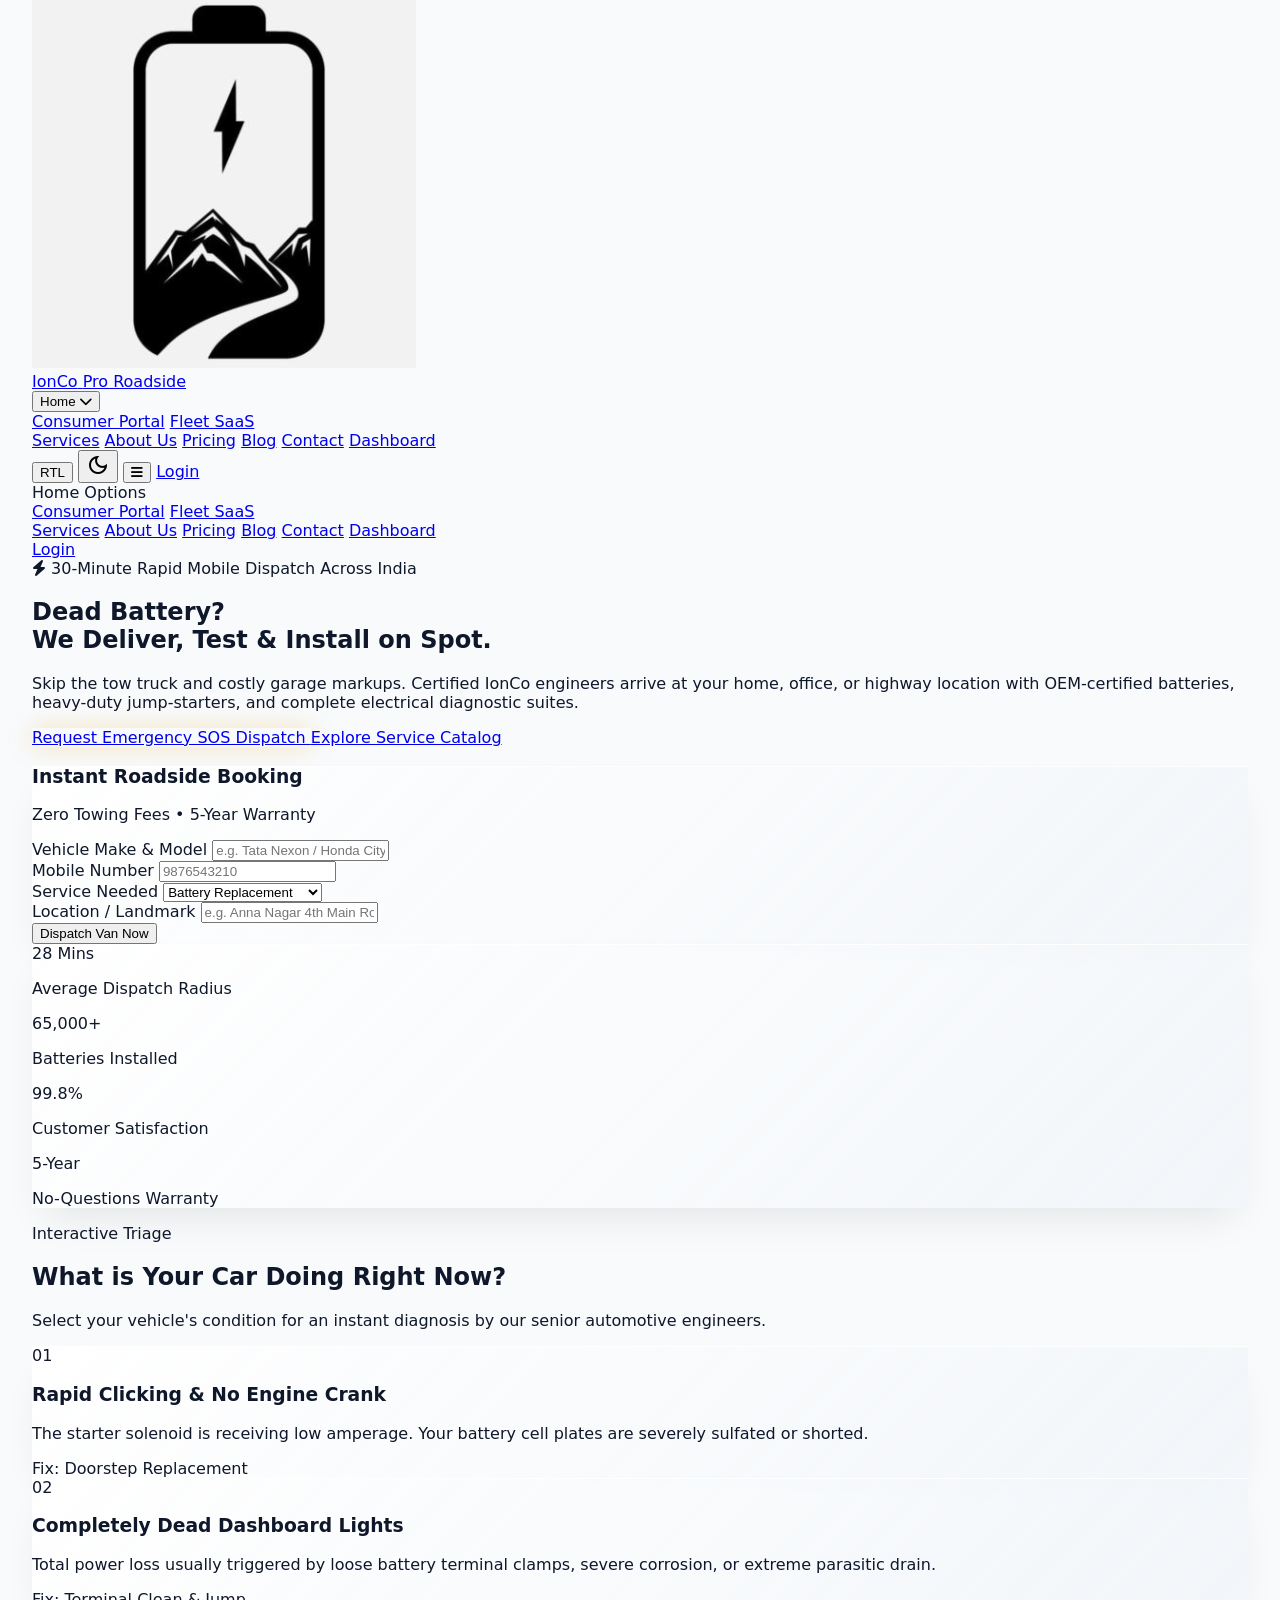
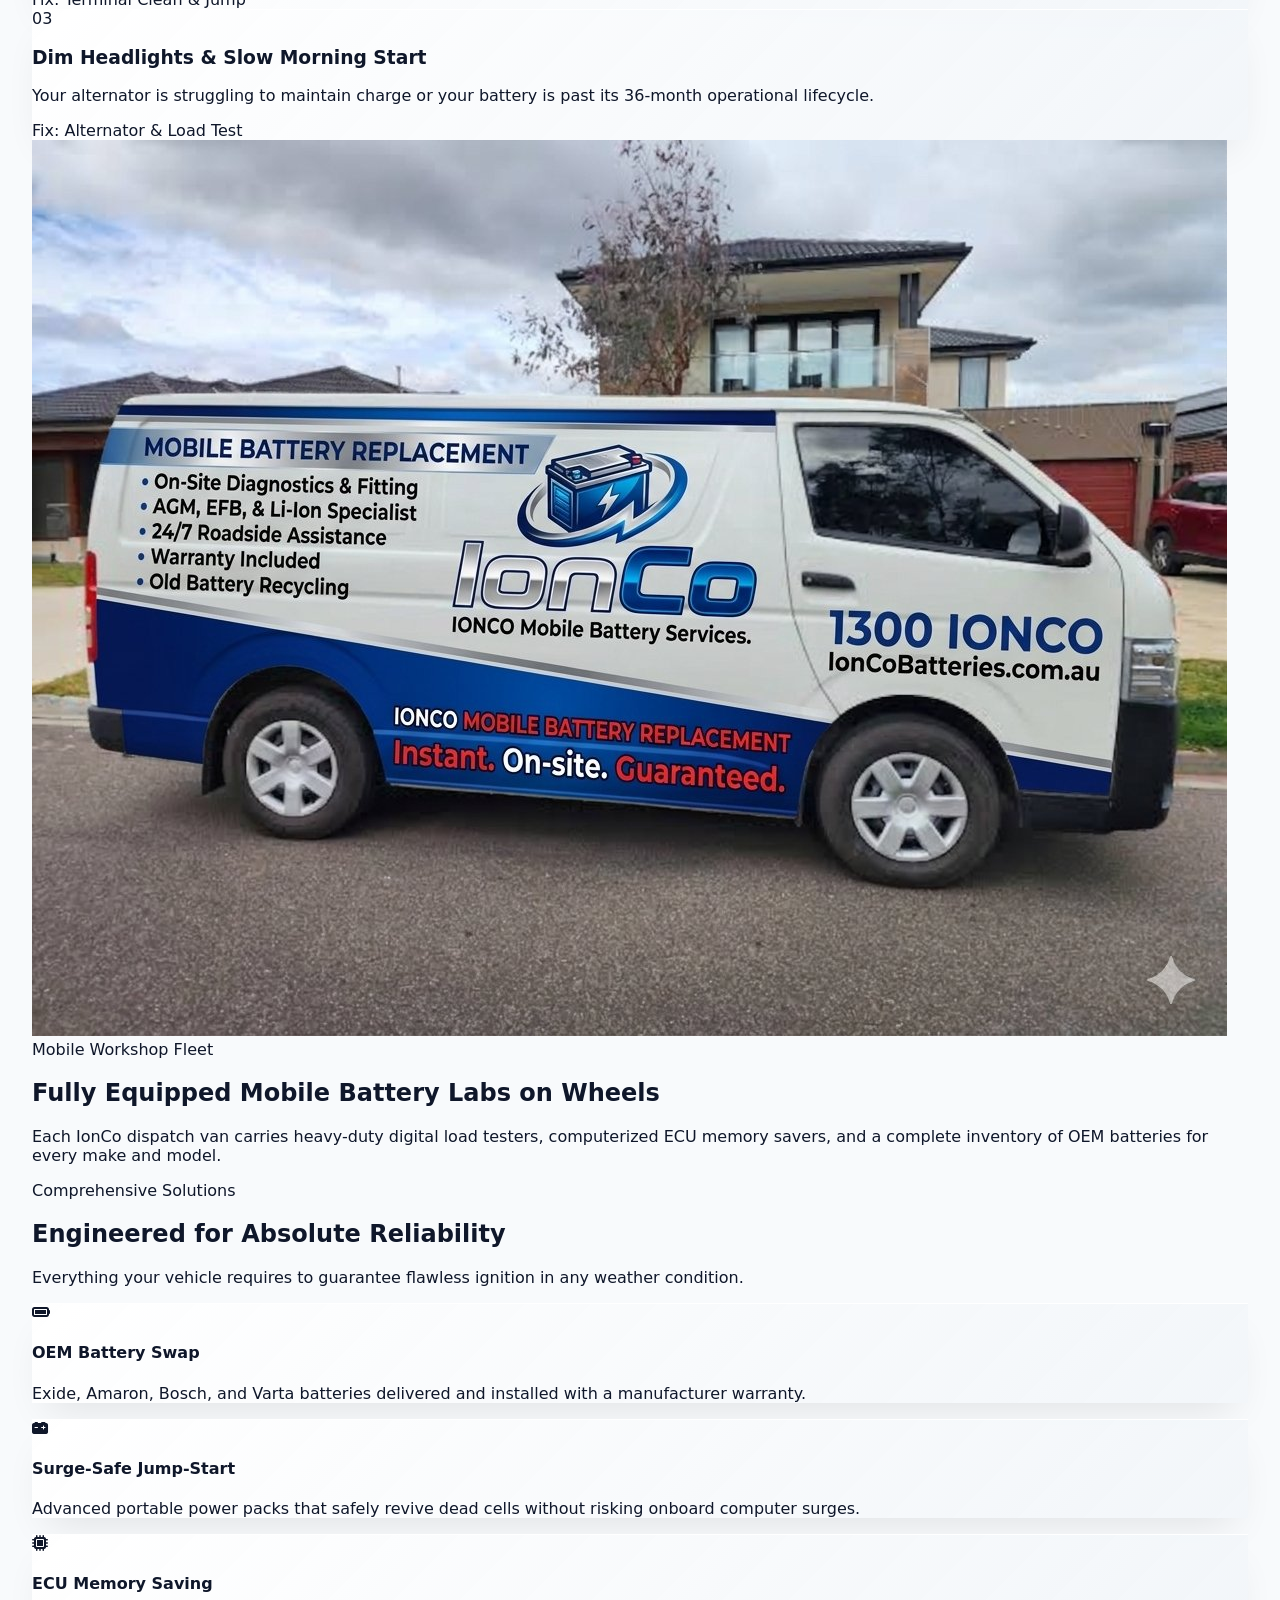
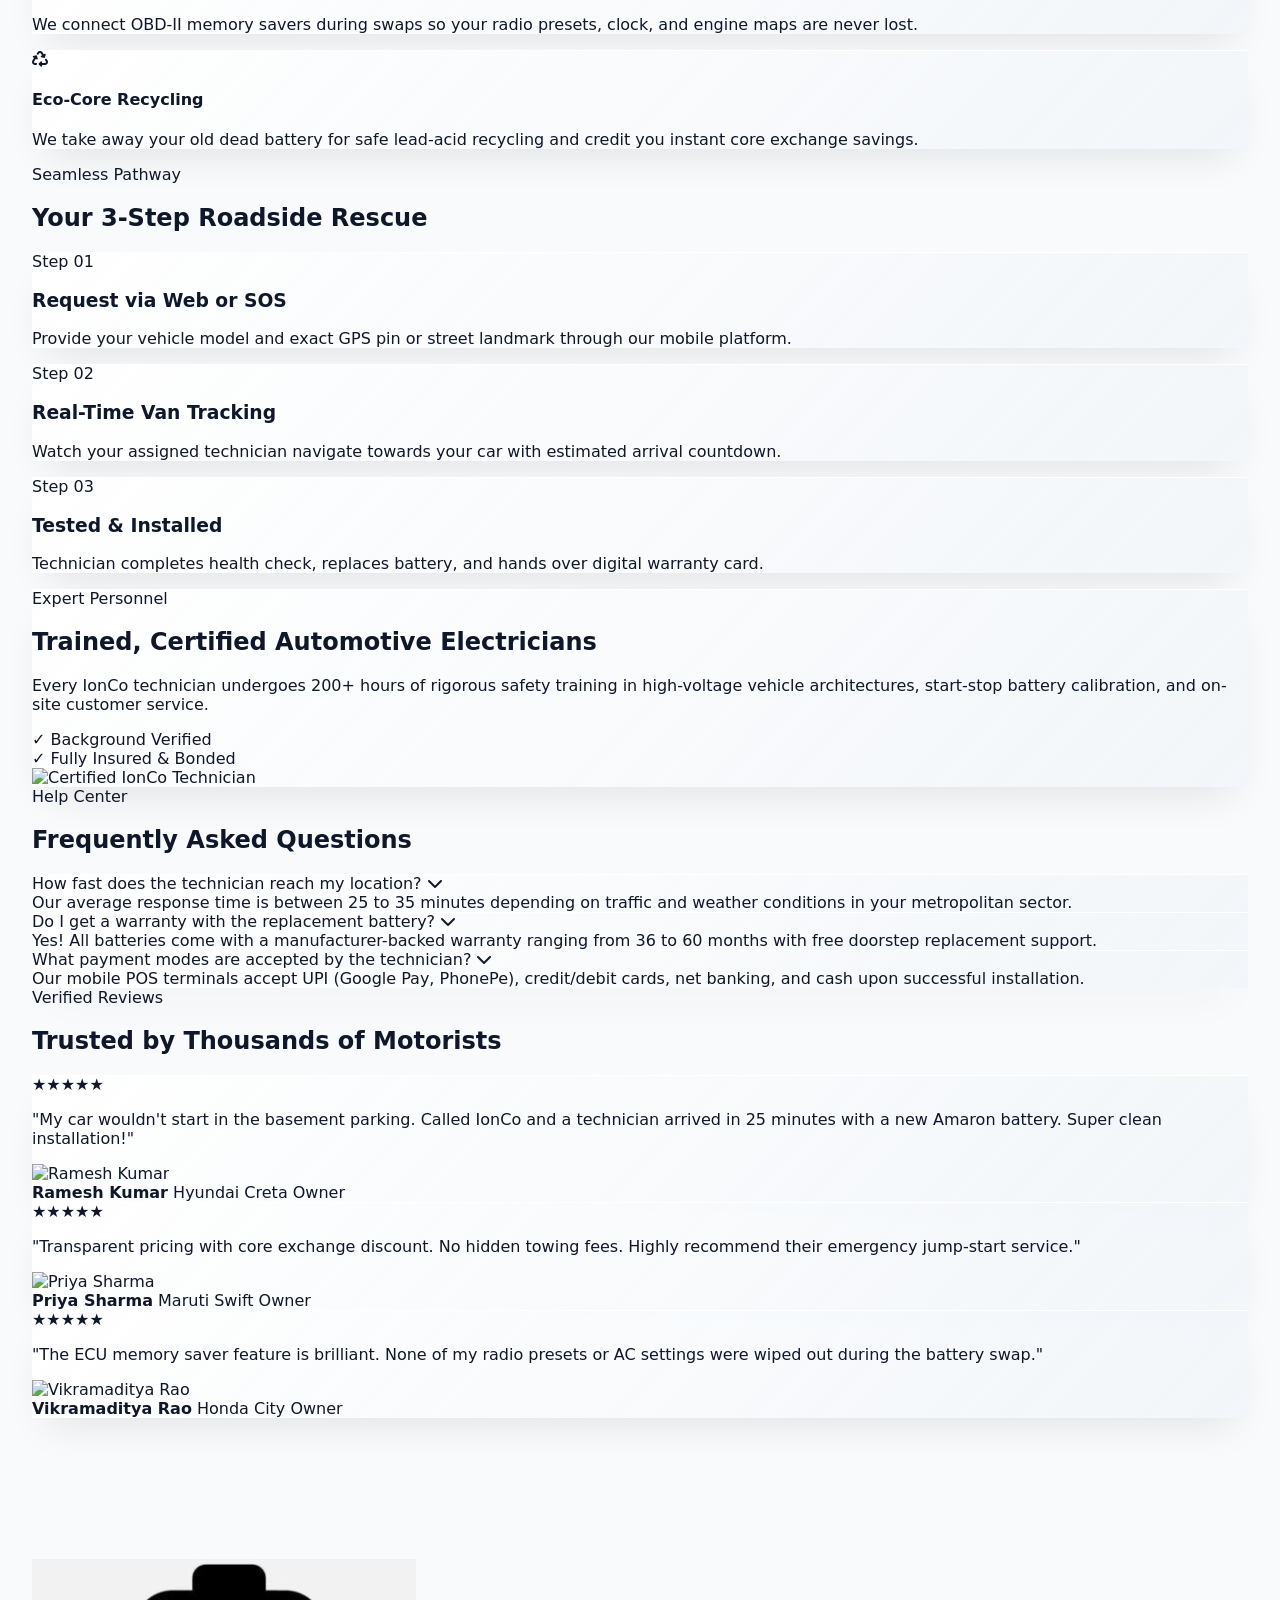
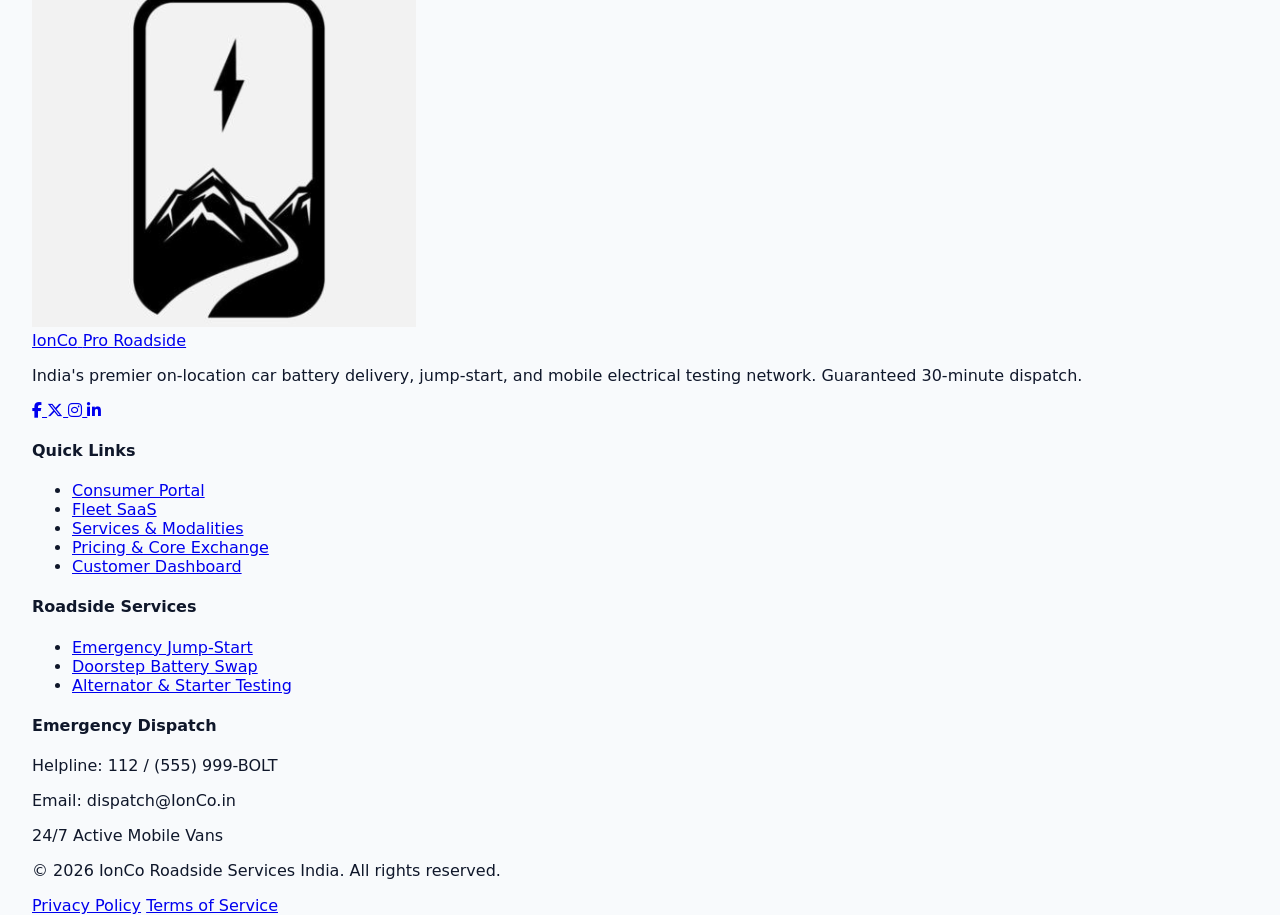
==== commit 9957c758: "bug fix" ====
--- a/index.html
+++ b/index.html
@@ -4,7 +4,7 @@
     <meta charset="UTF-8">
     <meta name="viewport" content="width=device-width, initial-scale=1.0">
     <title>IonCo Pro | Doorstep Car Battery Delivery, Diagnostics & Replacement Service</title>
-    <link rel="shortcut icon" href="https://cdn-icons-png.flaticon.com/512/6823/6823621.png" type="image/x-icon">
+    <link rel="shortcut icon" href="./logo.png" type="image/x-icon">
     <script src="https://cdn.tailwindcss.com"></script>
     <link rel="stylesheet" href="https://fonts.googleapis.com/css2?family=Material+Symbols+Outlined:opsz,wght,FILL,GRAD@24,400,0,0" />
     <link rel="stylesheet" href="https://cdnjs.cloudflare.com/ajax/libs/font-awesome/6.7.2/css/all.min.css">
@@ -31,7 +31,7 @@
     <main class="space-y-24 pb-24">
 
         <!-- SECTION 1: IMMERSIVE HERO WITH DISPATCH FORM -->
-        <section class="relative pt-20 pb-32 bg-[linear-gradient(to_right,rgba(4,6,11,0.52),rgba(15,23,42,0.85)),url('https://encrypted-tbn0.gstatic.com/images?q=tbn:ANd9GcRs_8zxmZ5fV_7LC-ugBYXz8U4nNdQN91gxq7aRHCmPms_tiUd_wDCUnKdH&s=10')] bg-cover bg-center text-white">
+        <section class="relative pt-20 pb-32 bg-[linear-gradient(to_right,rgba(4,6,11,0.52),rgba(15,23,42,0.85)),url('https://images.unsplash.com/photo-1676337167752-2062c6ca7366?q=80&w=1170&auto=format&fit=crop&ixlib=rb-4.1.0&ixid=NHwxMjA3fDA%3D')] bg-cover bg-center text-white">
             <div class="volt-container grid grid-cols-1 lg:grid-cols-12 gap-12 items-center">
                 <div class="lg:col-span-7 space-y-6 reveal-on-scroll">
                     <span class="inline-flex items-center gap-2 px-4 py-1.5 rounded-full bg-voltAmber-500/20 text-voltAmber-400 border border-voltAmber-500/30 text-xs font-black uppercase tracking-widest">
@@ -114,45 +114,45 @@
         </section>
 
         <!-- SECTION 3: INTERACTIVE SYMPTOM DIAGNOSTIC MATRIX -->
-        <section class="volt-container space-y-10 reveal-on-scroll">
-            <div class="text-center max-w-2xl mx-auto space-y-2">
-                <span class="text-voltAmber-500 text-xs font-black uppercase tracking-widest">Interactive Triage</span>
-                <h2 class="text-3xl sm:text-4xl font-black">What is Your Car Doing Right Now?</h2>
-                <p class="text-slate-500 dark:text-neutral-400 text-sm font-medium">Select your vehicle's condition for an instant diagnosis by our senior automotive engineers.</p>
-            </div>
-            <div class="grid grid-cols-1 md:grid-cols-3 gap-8">
-                <div class="glossy-card p-8 rounded-3xl border border-slate-200 dark:border-neutral-800 space-y-4 shadow-lg hover:border-voltAmber-500 transition-all flex flex-col justify-between">
-                    <div class="space-y-4">
-                        <div class="w-12 h-12 rounded-2xl bg-voltAmber-500/10 text-voltAmber-500 flex items-center justify-center font-black text-lg">01</div>
-                        <h3 class="font-black text-xl">Rapid Clicking & No Engine Crank</h3>
-                        <p class="text-xs text-slate-500 dark:text-neutral-400 leading-relaxed font-semibold">The starter solenoid is receiving low amperage. Your battery cell plates are severely sulfated or shorted.</p>
-                    </div>
-                    <div class="pt-2 border-t border-slate-200/50 dark:border-neutral-800/50">
-                        <span class="inline-block text-xs font-black text-voltAmber-500 uppercase tracking-widest">Fix: Doorstep Replacement</span>
-                    </div>
-                </div>
-                <div class="glossy-card p-8 rounded-3xl border border-slate-200 dark:border-neutral-800 space-y-4 shadow-lg hover:border-voltAmber-500 transition-all flex flex-col justify-between">
-                    <div class="space-y-4">
-                        <div class="w-12 h-12 rounded-2xl bg-voltAmber-500/10 text-voltAmber-500 flex items-center justify-center font-black text-lg">02</div>
-                        <h3 class="font-black text-xl">Completely Dead Dashboard Lights</h3>
-                        <p class="text-xs text-slate-500 dark:text-neutral-400 leading-relaxed font-semibold">Total power loss usually triggered by loose battery terminal clamps, severe corrosion, or extreme parasitic drain.</p>
-                    </div>
-                    <div class="pt-2 border-t border-slate-200/50 dark:border-neutral-800/50">
-                        <span class="inline-block text-xs font-black text-voltAmber-500 uppercase tracking-widest">Fix: Terminal Clean & Jump</span>
-                    </div>
-                </div>
-                <div class="glossy-card p-8 rounded-3xl border border-slate-200 dark:border-neutral-800 space-y-4 shadow-lg hover:border-voltAmber-500 transition-all flex flex-col justify-between">
-                    <div class="space-y-4">
-                        <div class="w-12 h-12 rounded-2xl bg-voltAmber-500/10 text-voltAmber-500 flex items-center justify-center font-black text-lg">03</div>
-                        <h3 class="font-black text-xl">Dim Headlights & Slow Morning Start</h3>
-                        <p class="text-xs text-slate-500 dark:text-neutral-400 leading-relaxed font-semibold">Your alternator is struggling to maintain charge or your battery is past its 36-month operational lifecycle.</p>
-                    </div>
-                    <div class="pt-2 border-t border-slate-200/50 dark:border-neutral-800/50">
-                        <span class="inline-block text-xs font-black text-voltAmber-500 uppercase tracking-widest">Fix: Alternator & Load Test</span>
-                    </div>
-                </div>
-            </div>
-        </section>
+<section class="volt-container space-y-10 reveal-on-scroll">
+    <div class="text-center max-w-2xl mx-auto space-y-2">
+        <span class="text-voltAmber-500 text-xs font-black uppercase tracking-widest">Interactive Triage</span>
+        <h2 class="text-3xl sm:text-4xl font-black">What is Your Car Doing Right Now?</h2>
+        <p class="text-slate-500 dark:text-neutral-400 text-sm font-medium">Select your vehicle's condition for an instant diagnosis by our senior automotive engineers.</p>
+    </div>
+    <div class="grid grid-cols-1 md:grid-cols-3 gap-8">
+        <div class="glossy-card p-8 rounded-3xl border border-slate-200 dark:border-neutral-800 space-y-4 shadow-lg hover:border-voltAmber-500 transition-all flex flex-col justify-between">
+            <div class="space-y-4">
+                <div class="w-12 h-12 rounded-2xl bg-voltAmber-500/10 text-voltAmber-500 flex items-center justify-center font-black text-xl">01</div>
+                <h3 class="font-black text-xl">Rapid Clicking & No Engine Crank</h3>
+                <p class="text-sm text-slate-500 dark:text-neutral-400 leading-relaxed font-semibold">The starter solenoid is receiving low amperage. Your battery cell plates are severely sulfated or shorted.</p>
+            </div>
+            <div class="pt-2 border-t border-slate-200/50 dark:border-neutral-800/50">
+                <span class="inline-block text-xs font-black text-voltAmber-500 uppercase tracking-widest">Fix: Doorstep Replacement</span>
+            </div>
+        </div>
+        <div class="glossy-card p-8 rounded-3xl border border-slate-200 dark:border-neutral-800 space-y-4 shadow-lg hover:border-voltAmber-500 transition-all flex flex-col justify-between">
+            <div class="space-y-4">
+                <div class="w-12 h-12 rounded-2xl bg-voltAmber-500/10 text-voltAmber-500 flex items-center justify-center font-black text-xl">02</div>
+                <h3 class="font-black text-xl">Completely Dead Dashboard Lights</h3>
+                <p class="text-sm text-slate-500 dark:text-neutral-400 leading-relaxed font-semibold">Total power loss usually triggered by loose battery terminal clamps, severe corrosion, or extreme parasitic drain.</p>
+            </div>
+            <div class="pt-2 border-t border-slate-200/50 dark:border-neutral-800/50">
+                <span class="inline-block text-xs font-black text-voltAmber-500 uppercase tracking-widest">Fix: Terminal Clean & Jump</span>
+            </div>
+        </div>
+        <div class="glossy-card p-8 rounded-3xl border border-slate-200 dark:border-neutral-800 space-y-4 shadow-lg hover:border-voltAmber-500 transition-all flex flex-col justify-between">
+            <div class="space-y-4">
+                <div class="w-12 h-12 rounded-2xl bg-voltAmber-500/10 text-voltAmber-500 flex items-center justify-center font-black text-xl">03</div>
+                <h3 class="font-black text-xl">Dim Headlights & Slow Morning Start</h3>
+                <p class="text-sm text-slate-500 dark:text-neutral-400 leading-relaxed font-semibold">Your alternator is struggling to maintain charge or your battery is past its 36-month operational lifecycle.</p>
+            </div>
+            <div class="pt-2 border-t border-slate-200/50 dark:border-neutral-800/50">
+                <span class="inline-block text-xs font-black text-voltAmber-500 uppercase tracking-widest">Fix: Alternator & Load Test</span>
+            </div>
+        </div>
+    </div>
+</section>
 
         <!-- SECTION 4: VISUAL FLEET SHOWCASE -->
         <section class="volt-container reveal-on-scroll">
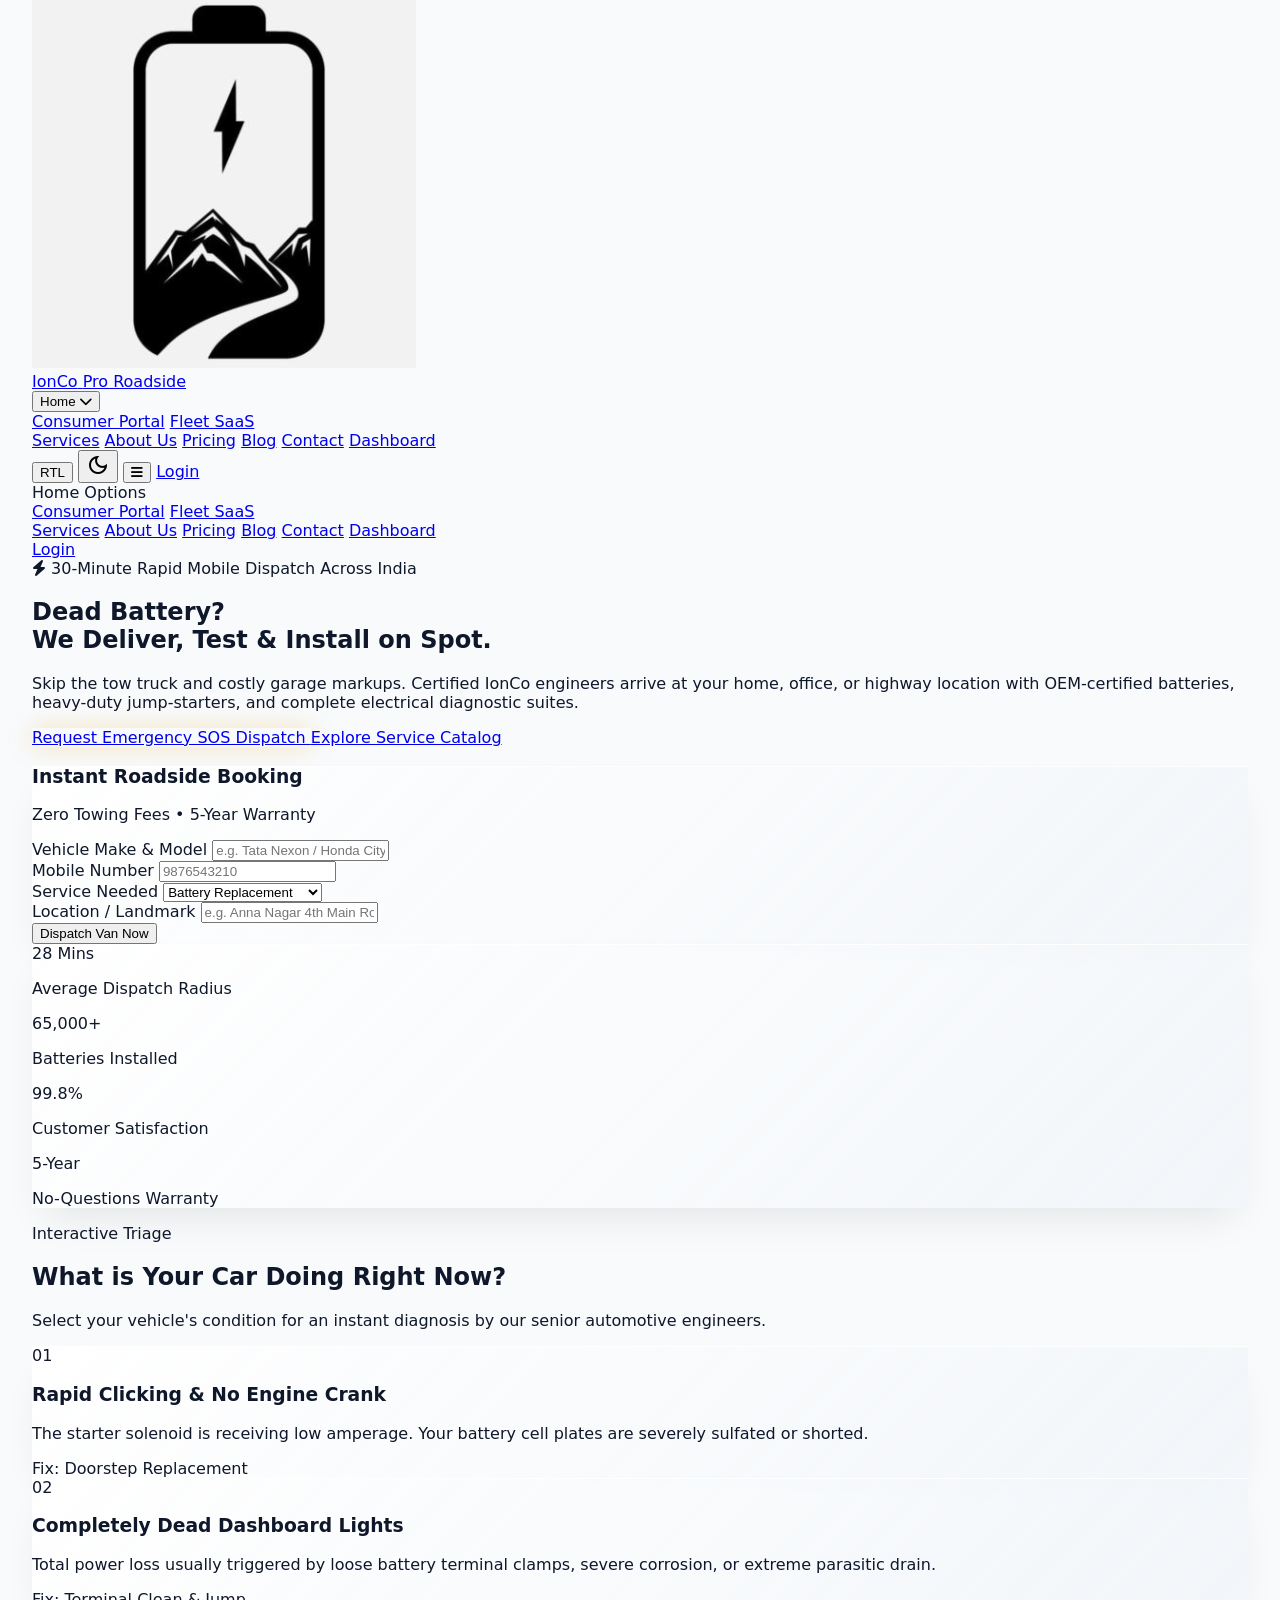
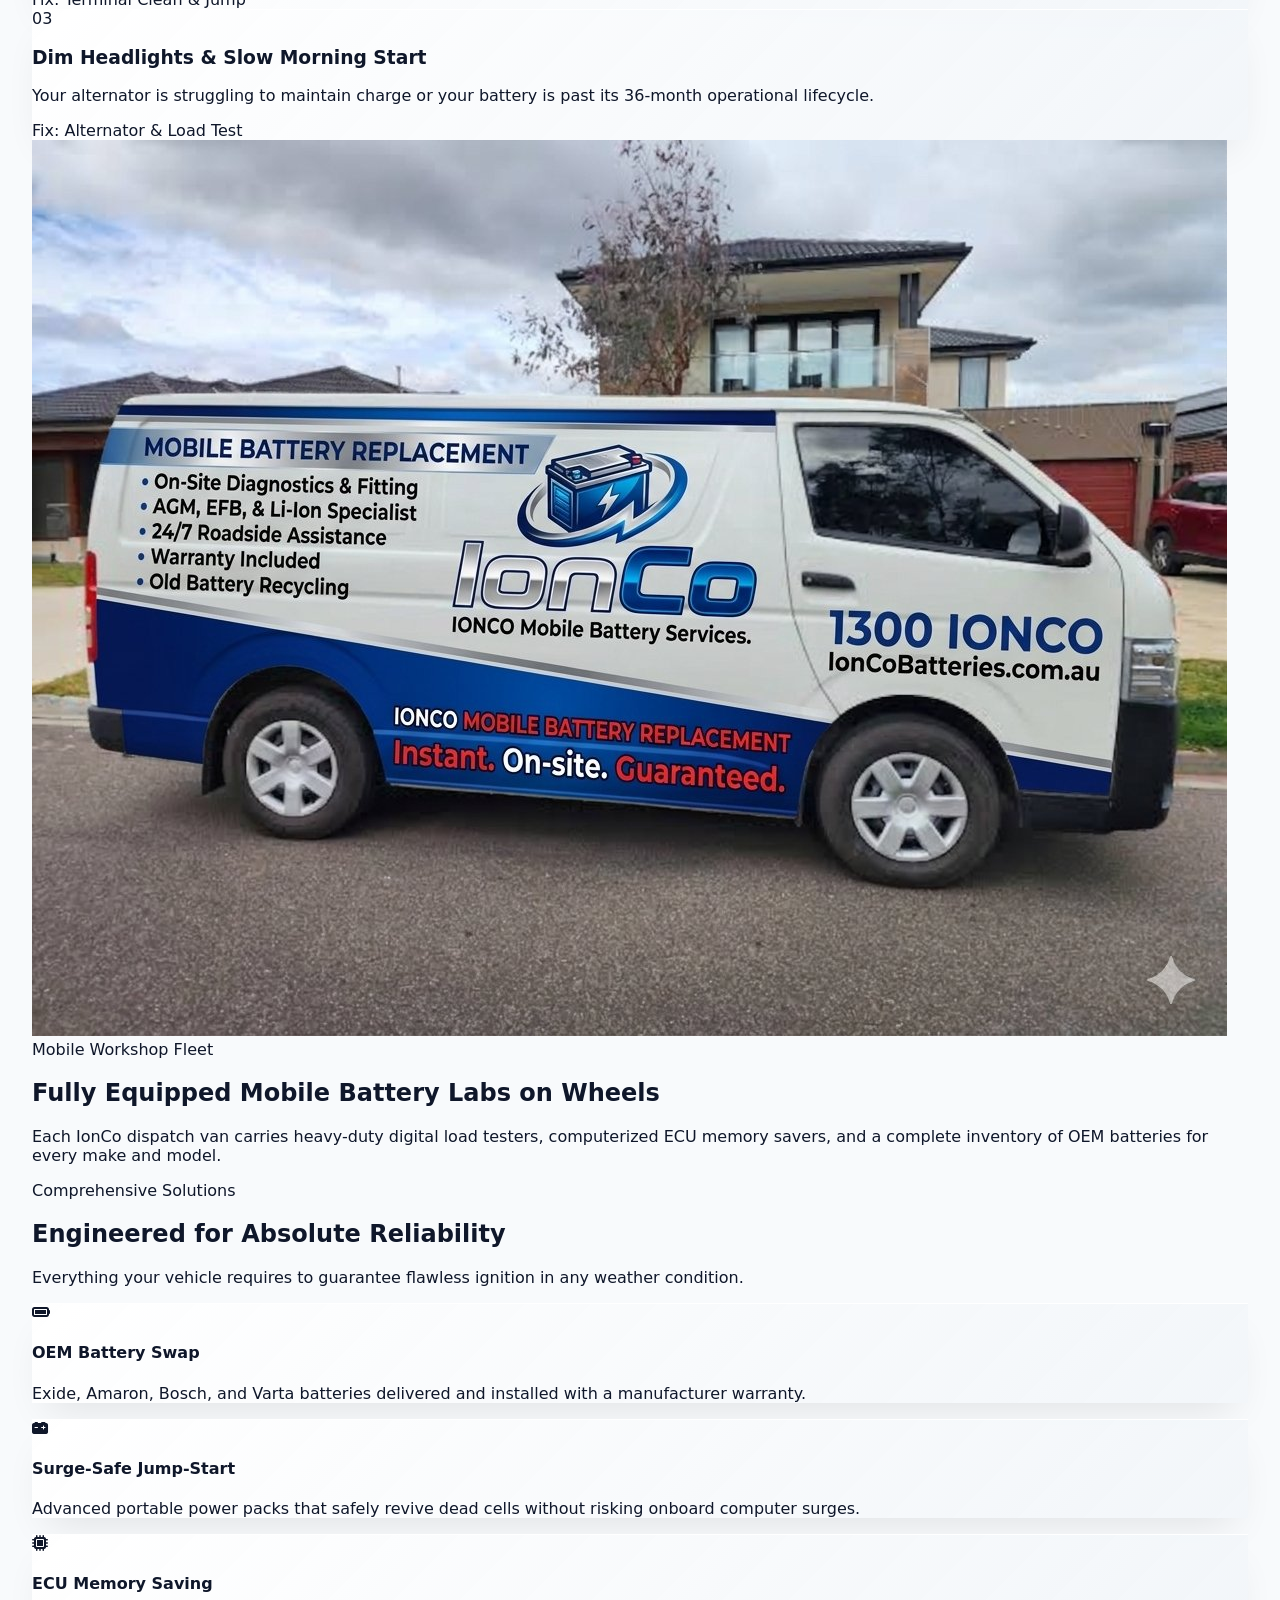
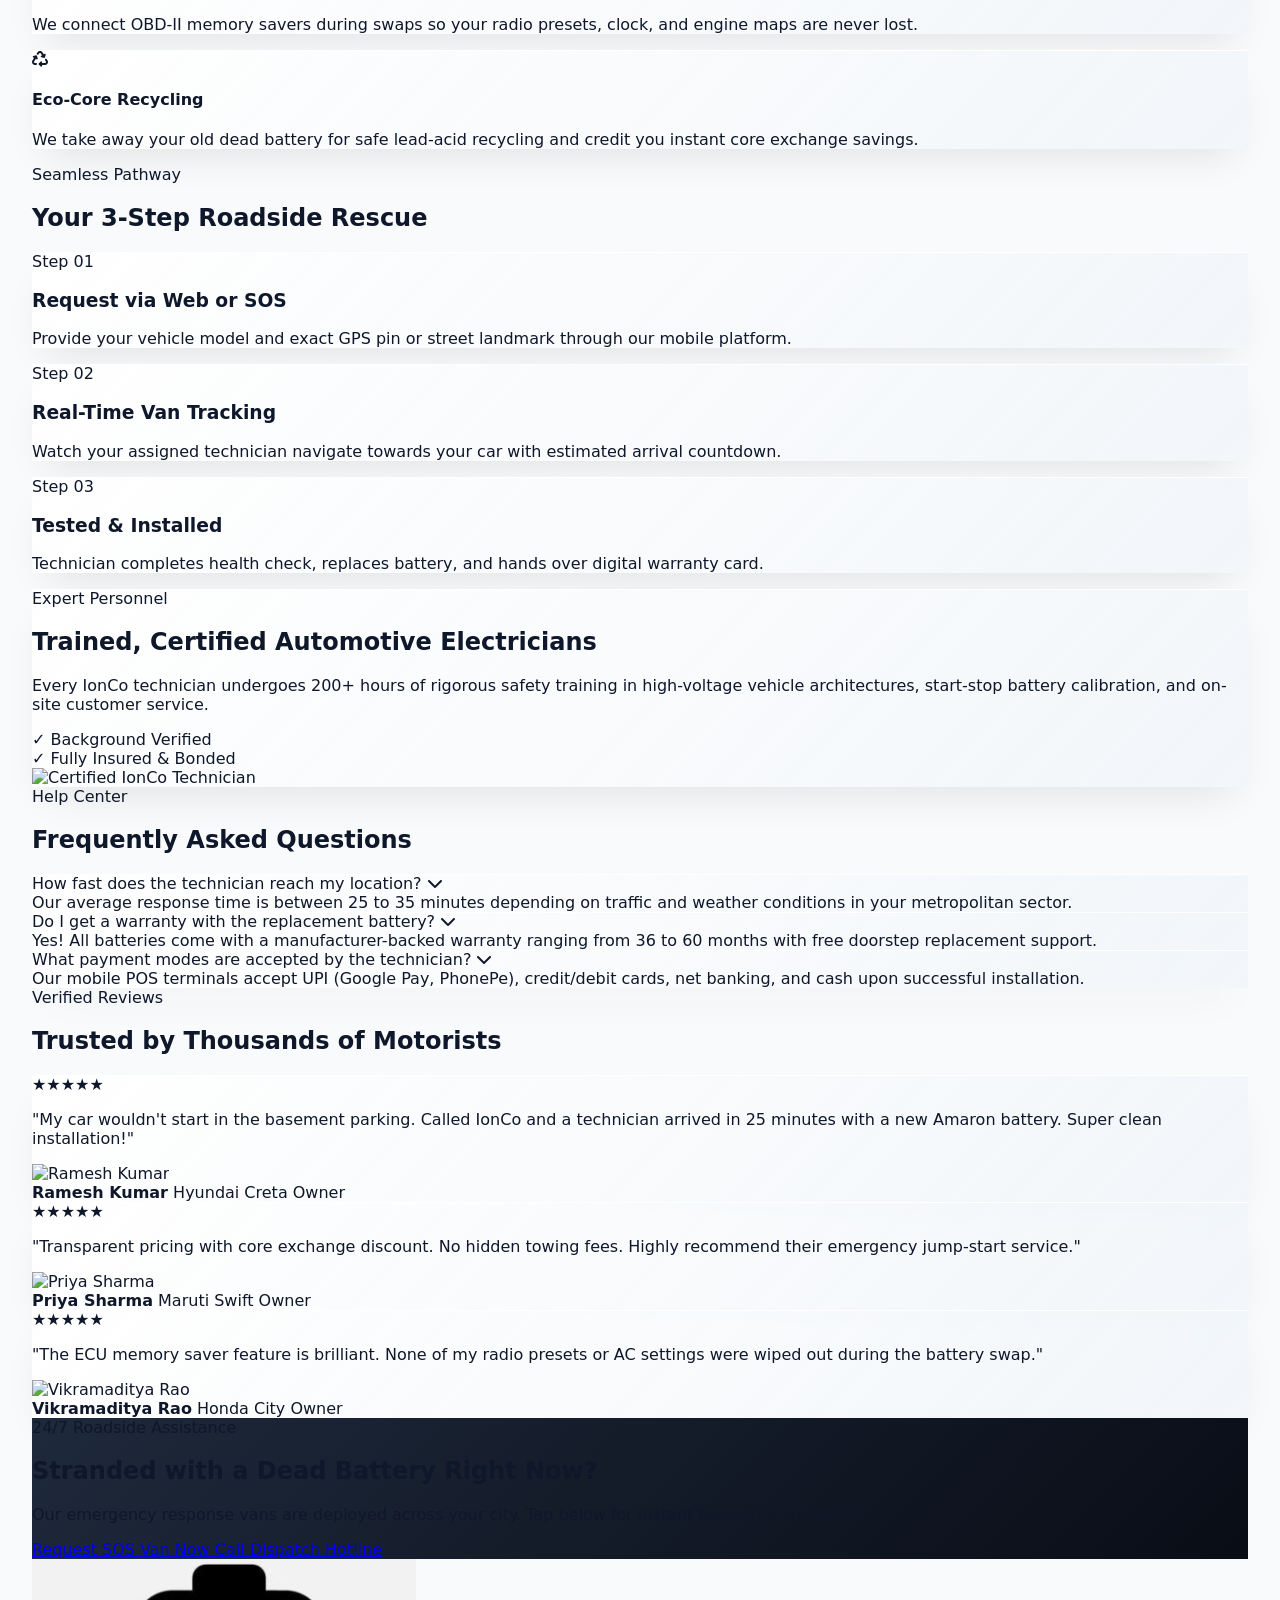
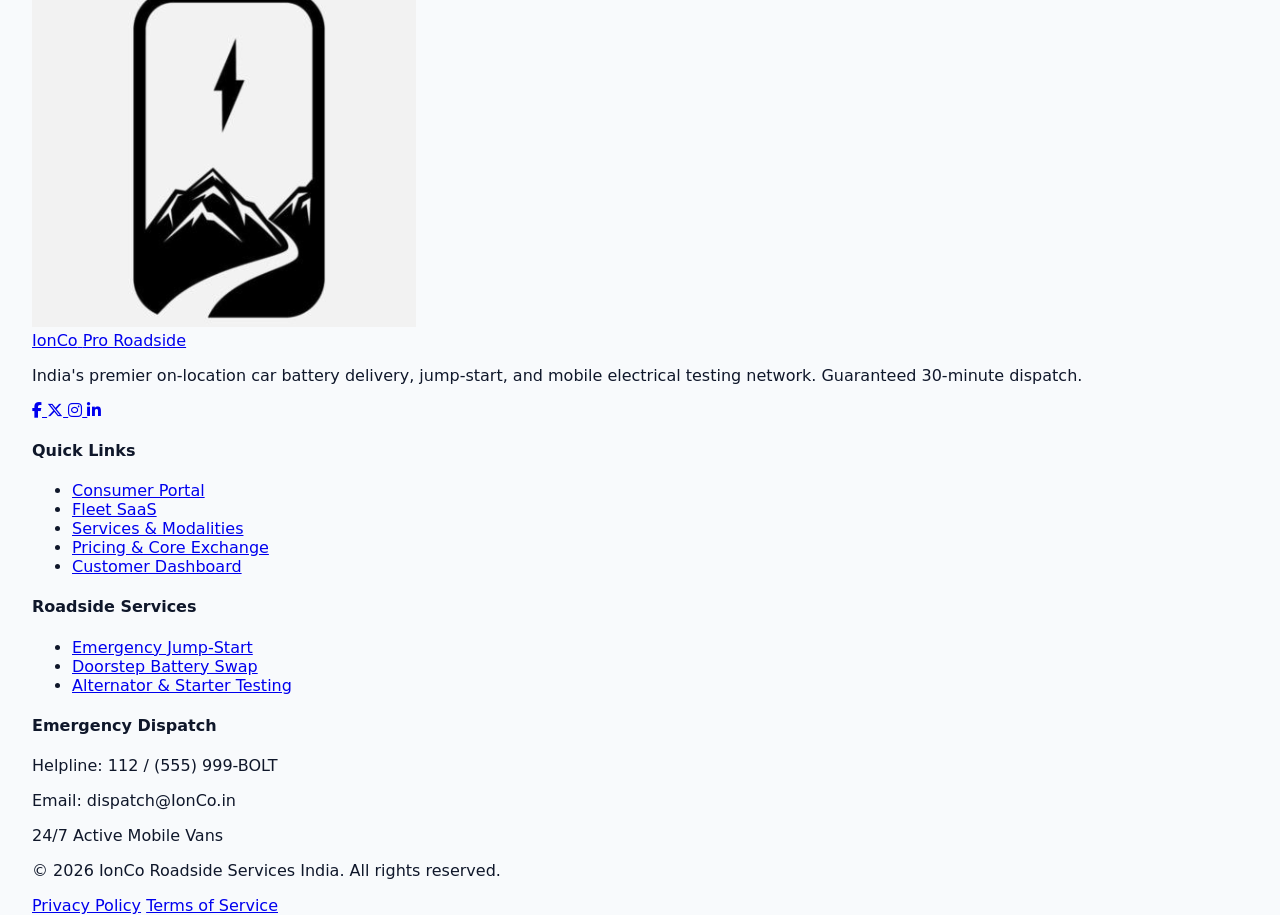
==== commit a895eb6f: "first commit" ====
--- a/index.html
+++ b/index.html
@@ -34,7 +34,7 @@
         <section class="relative pt-20 pb-32 bg-[linear-gradient(to_right,rgba(4,6,11,0.52),rgba(15,23,42,0.85)),url('https://images.unsplash.com/photo-1676337167752-2062c6ca7366?q=80&w=1170&auto=format&fit=crop&ixlib=rb-4.1.0&ixid=NHwxMjA3fDA%3D')] bg-cover bg-center text-white">
             <div class="volt-container grid grid-cols-1 lg:grid-cols-12 gap-12 items-center">
                 <div class="lg:col-span-7 space-y-6 reveal-on-scroll">
-                    <span class="inline-flex items-center gap-2 px-4 py-1.5 rounded-full bg-voltAmber-500/20 text-voltAmber-400 border border-voltAmber-500/30 text-xs font-black uppercase tracking-widest">
+                    <span class="inline-flex items-center gap-2 px-4 py-1.5 rounded-full bg-voltAmber-500/20 text-voltAmber-400 border border-voltAmber-500/30 text-sm font-black uppercase tracking-widest">
                         <i class="fa-solid fa-bolt animate-bounce"></i> 30-Minute Rapid Mobile Dispatch Across India
                     </span>
                     <h1 class="text-4xl sm:text-7xl font-black tracking-tight leading-[1.05]">
@@ -45,10 +45,10 @@
                         Skip the tow truck and costly garage markups. Certified IonCo engineers arrive at your home, office, or highway location with OEM-certified batteries, heavy-duty jump-starters, and complete electrical diagnostic suites.
                     </p>
                     <div class="flex flex-wrap gap-4 pt-4">
-                        <a href="dashboard.html" class="px-8 py-4 bg-voltAmber-500 hover:bg-voltAmber-600 text-slate-950 font-black rounded-full uppercase tracking-wider text-xs shadow-lg amber-glow transition-all">
+                        <a href="dashboard.html" class="px-8 py-4 bg-voltAmber-500 hover:bg-voltAmber-600 text-slate-950 font-black rounded-full uppercase tracking-wider text-sm shadow-lg amber-glow transition-all">
                             Request Emergency SOS Dispatch
                         </a>
-                        <a href="services.html" class="px-8 py-4 bg-white/10 hover:bg-white/20 border border-white/20 text-white font-black rounded-full uppercase tracking-wider text-xs backdrop-blur-md transition-all">
+                        <a href="services.html" class="px-8 py-4 bg-white/10 hover:bg-white/20 border border-white/20 text-white font-black rounded-full uppercase tracking-wider text-sm backdrop-blur-md transition-all">
                             Explore Service Catalog
                         </a>
                     </div>
@@ -56,22 +56,22 @@
                 <!-- Quick Dispatch Card with Native Validation & Interactive Popup Feedback -->
                 <div class="lg:col-span-5 glossy-card p-6 sm:p-8 rounded-3xl border border-voltAmber-500/30 text-slate-900 dark:text-white reveal-on-scroll shadow-2xl">
                     <h3 class="text-xl sm:text-2xl font-black mb-1">Instant Roadside Booking</h3>
-                    <p class="text-xs text-slate-500 dark:text-neutral-400 mb-6 font-bold uppercase tracking-wider">Zero Towing Fees • 5-Year Warranty</p>
+                    <p class="text-sm text-slate-500 dark:text-neutral-400 mb-6 font-bold uppercase tracking-wider">Zero Towing Fees • 5-Year Warranty</p>
                     <form id="heroQuickForm" class="space-y-4" novalidate>
                         <div>
-                            <label class="block text-xs font-black uppercase tracking-widest mb-1 text-slate-600 dark:text-neutral-300">Vehicle Make & Model</label>
-                            <input type="text" id="carModel" placeholder="e.g. Tata Nexon / Honda City" class="w-full px-4 py-3 rounded-2xl bg-slate-100 dark:bg-neutral-900 border border-slate-200 dark:border-neutral-800 text-xs font-bold uppercase outline-none focus:border-voltAmber-500" required>
+                            <label class="block text-sm font-black uppercase tracking-widest mb-1 text-slate-600 dark:text-neutral-300">Vehicle Make & Model</label>
+                            <input type="text" id="carModel" placeholder="e.g. Tata Nexon / Honda City" class="w-full px-4 py-3 rounded-2xl bg-slate-100 dark:bg-neutral-900 border border-slate-200 dark:border-neutral-800 text-sm font-bold uppercase outline-none focus:border-voltAmber-500" required>
                             <span class="error-msg">Please enter your vehicle make and model.</span>
                         </div>
                         <div class="grid grid-cols-1 sm:grid-cols-2 gap-4">
                             <div>
-                                <label class="block text-xs font-black uppercase tracking-widest mb-1 text-slate-600 dark:text-neutral-300">Mobile Number</label>
-                                <input type="tel" id="quickPhone" placeholder="9876543210" maxlength="10" inputmode="tel" class="w-full px-4 py-3 rounded-2xl bg-slate-100 dark:bg-neutral-900 border border-slate-200 dark:border-neutral-800 text-xs font-bold uppercase outline-none focus:border-voltAmber-500" required>
+                                <label class="block text-sm font-black uppercase tracking-widest mb-1 text-slate-600 dark:text-neutral-300">Mobile Number</label>
+                                <input type="tel" id="quickPhone" placeholder="9876543210" maxlength="10" inputmode="tel" class="w-full px-4 py-3 rounded-2xl bg-slate-100 dark:bg-neutral-900 border border-slate-200 dark:border-neutral-800 text-sm font-bold uppercase outline-none focus:border-voltAmber-500" required>
                                 <span class="error-msg">Enter a valid 10-digit mobile number.</span>
                             </div>
                             <div>
-                                <label class="block text-xs font-black uppercase tracking-widest mb-1 text-slate-600 dark:text-neutral-300">Service Needed</label>
-                                <select id="serviceType" class="w-full px-4 py-3 rounded-2xl bg-slate-100 dark:bg-neutral-900 border border-slate-200 dark:border-neutral-800 text-xs font-bold uppercase outline-none focus:border-voltAmber-500">
+                                <label class="block text-sm font-black uppercase tracking-widest mb-1 text-slate-600 dark:text-neutral-300">Service Needed</label>
+                                <select id="serviceType" class="w-full px-4 py-3 rounded-2xl bg-slate-100 dark:bg-neutral-900 border border-slate-200 dark:border-neutral-800 text-sm font-bold uppercase outline-none focus:border-voltAmber-500">
                                     <option value="replacement">Battery Replacement</option>
                                     <option value="jumpstart">Emergency Jump-Start</option>
                                     <option value="alternator">Alternator Health Test</option>
@@ -79,11 +79,11 @@
                             </div>
                         </div>
                         <div>
-                            <label class="block text-xs font-black uppercase tracking-widest mb-1 text-slate-600 dark:text-neutral-300">Location / Landmark</label>
-                            <input type="text" id="locationInput" placeholder="e.g. Anna Nagar 4th Main Road" class="w-full px-4 py-3 rounded-2xl bg-slate-100 dark:bg-neutral-900 border border-slate-200 dark:border-neutral-800 text-xs font-bold uppercase outline-none focus:border-voltAmber-500" required>
+                            <label class="block text-sm font-black uppercase tracking-widest mb-1 text-slate-600 dark:text-neutral-300">Location / Landmark</label>
+                            <input type="text" id="locationInput" placeholder="e.g. Anna Nagar 4th Main Road" class="w-full px-4 py-3 rounded-2xl bg-slate-100 dark:bg-neutral-900 border border-slate-200 dark:border-neutral-800 text-sm font-bold uppercase outline-none focus:border-voltAmber-500" required>
                             <span class="error-msg">Please specify your current location or landmark.</span>
                         </div>
-                        <button type="submit" id="dispatchSubmitBtn" class="w-full py-4 bg-voltAmber-500 hover:bg-voltAmber-600 text-slate-950 rounded-full font-black text-xs uppercase tracking-widest shadow-md transition-all cursor-pointer">
+                        <button type="submit" id="dispatchSubmitBtn" class="w-full py-4 bg-voltAmber-500 hover:bg-voltAmber-600 text-slate-950 rounded-full font-black text-sm uppercase tracking-widest shadow-md transition-all cursor-pointer">
                             Dispatch Van Now
                         </button>
                     </form>
@@ -116,7 +116,7 @@
         <!-- SECTION 3: INTERACTIVE SYMPTOM DIAGNOSTIC MATRIX -->
 <section class="volt-container space-y-10 reveal-on-scroll">
     <div class="text-center max-w-2xl mx-auto space-y-2">
-        <span class="text-voltAmber-500 text-xs font-black uppercase tracking-widest">Interactive Triage</span>
+        <span class="text-voltAmber-500 text-sm font-black uppercase tracking-widest">Interactive Triage</span>
         <h2 class="text-3xl sm:text-4xl font-black">What is Your Car Doing Right Now?</h2>
         <p class="text-slate-500 dark:text-neutral-400 text-sm font-medium">Select your vehicle's condition for an instant diagnosis by our senior automotive engineers.</p>
     </div>
@@ -128,7 +128,7 @@
                 <p class="text-sm text-slate-500 dark:text-neutral-400 leading-relaxed font-semibold">The starter solenoid is receiving low amperage. Your battery cell plates are severely sulfated or shorted.</p>
             </div>
             <div class="pt-2 border-t border-slate-200/50 dark:border-neutral-800/50">
-                <span class="inline-block text-xs font-black text-voltAmber-500 uppercase tracking-widest">Fix: Doorstep Replacement</span>
+                <span class="inline-block text-sm font-black text-voltAmber-500 uppercase tracking-widest">Fix: Doorstep Replacement</span>
             </div>
         </div>
         <div class="glossy-card p-8 rounded-3xl border border-slate-200 dark:border-neutral-800 space-y-4 shadow-lg hover:border-voltAmber-500 transition-all flex flex-col justify-between">
@@ -138,7 +138,7 @@
                 <p class="text-sm text-slate-500 dark:text-neutral-400 leading-relaxed font-semibold">Total power loss usually triggered by loose battery terminal clamps, severe corrosion, or extreme parasitic drain.</p>
             </div>
             <div class="pt-2 border-t border-slate-200/50 dark:border-neutral-800/50">
-                <span class="inline-block text-xs font-black text-voltAmber-500 uppercase tracking-widest">Fix: Terminal Clean & Jump</span>
+                <span class="inline-block text-sm font-black text-voltAmber-500 uppercase tracking-widest">Fix: Terminal Clean & Jump</span>
             </div>
         </div>
         <div class="glossy-card p-8 rounded-3xl border border-slate-200 dark:border-neutral-800 space-y-4 shadow-lg hover:border-voltAmber-500 transition-all flex flex-col justify-between">
@@ -148,7 +148,7 @@
                 <p class="text-sm text-slate-500 dark:text-neutral-400 leading-relaxed font-semibold">Your alternator is struggling to maintain charge or your battery is past its 36-month operational lifecycle.</p>
             </div>
             <div class="pt-2 border-t border-slate-200/50 dark:border-neutral-800/50">
-                <span class="inline-block text-xs font-black text-voltAmber-500 uppercase tracking-widest">Fix: Alternator & Load Test</span>
+                <span class="inline-block text-sm font-black text-voltAmber-500 uppercase tracking-widest">Fix: Alternator & Load Test</span>
             </div>
         </div>
     </div>
@@ -162,7 +162,7 @@
                     <div class="max-w-xl space-y-4 text-white">
                         <span class="px-3 py-1 bg-voltAmber-500 text-slate-950 font-black text-[10px] uppercase tracking-widest rounded-full">Mobile Workshop Fleet</span>
                         <h2 class="text-3xl sm:text-5xl font-black">Fully Equipped Mobile Battery Labs on Wheels</h2>
-                        <p class="text-xs sm:text-sm text-slate-300 font-semibold leading-relaxed">Each IonCo dispatch van carries heavy-duty digital load testers, computerized ECU memory savers, and a complete inventory of OEM batteries for every make and model.</p>
+                        <p class="text-sm sm:text-sm text-slate-300 font-semibold leading-relaxed">Each IonCo dispatch van carries heavy-duty digital load testers, computerized ECU memory savers, and a complete inventory of OEM batteries for every make and model.</p>
                     </div>
                 </div>
             </div>
@@ -171,7 +171,7 @@
         <!-- SECTION 5: CORE CAPABILITIES GRID -->
         <section class="volt-container space-y-12 reveal-on-scroll">
             <div class="text-center space-y-2 max-w-2xl mx-auto">
-                <span class="text-voltAmber-500 text-xs font-black uppercase tracking-widest">Comprehensive Solutions</span>
+                <span class="text-voltAmber-500 text-sm font-black uppercase tracking-widest">Comprehensive Solutions</span>
                 <h2 class="text-3xl sm:text-4xl font-black">Engineered for Absolute Reliability</h2>
                 <p class="text-slate-500 dark:text-neutral-400 text-sm font-medium">Everything your vehicle requires to guarantee flawless ignition in any weather condition.</p>
             </div>
@@ -179,22 +179,22 @@
                 <div class="glossy-card p-6 rounded-3xl border border-slate-200 dark:border-neutral-800 space-y-3">
                     <div class="w-10 h-10 rounded-xl bg-voltAmber-500 text-slate-950 flex items-center justify-center font-bold text-sm"><i class="fa-solid fa-battery-full"></i></div>
                     <h4 class="font-black text-lg">OEM Battery Swap</h4>
-                    <p class="text-xs text-slate-500 dark:text-neutral-400 leading-relaxed font-semibold">Exide, Amaron, Bosch, and Varta batteries delivered and installed with a manufacturer warranty.</p>
+                    <p class="text-sm text-slate-500 dark:text-neutral-400 leading-relaxed font-semibold">Exide, Amaron, Bosch, and Varta batteries delivered and installed with a manufacturer warranty.</p>
                 </div>
                 <div class="glossy-card p-6 rounded-3xl border border-slate-200 dark:border-neutral-800 space-y-3">
                     <div class="w-10 h-10 rounded-xl bg-voltAmber-500 text-slate-950 flex items-center justify-center font-bold text-sm"><i class="fa-solid fa-car-battery"></i></div>
                     <h4 class="font-black text-lg">Surge-Safe Jump-Start</h4>
-                    <p class="text-xs text-slate-500 dark:text-neutral-400 leading-relaxed font-semibold">Advanced portable power packs that safely revive dead cells without risking onboard computer surges.</p>
+                    <p class="text-sm text-slate-500 dark:text-neutral-400 leading-relaxed font-semibold">Advanced portable power packs that safely revive dead cells without risking onboard computer surges.</p>
                 </div>
                 <div class="glossy-card p-6 rounded-3xl border border-slate-200 dark:border-neutral-800 space-y-3">
                     <div class="w-10 h-10 rounded-xl bg-voltAmber-500 text-slate-950 flex items-center justify-center font-bold text-sm"><i class="fa-solid fa-microchip"></i></div>
                     <h4 class="font-black text-lg">ECU Memory Saving</h4>
-                    <p class="text-xs text-slate-500 dark:text-neutral-400 leading-relaxed font-semibold">We connect OBD-II memory savers during swaps so your radio presets, clock, and engine maps are never lost.</p>
+                    <p class="text-sm text-slate-500 dark:text-neutral-400 leading-relaxed font-semibold">We connect OBD-II memory savers during swaps so your radio presets, clock, and engine maps are never lost.</p>
                 </div>
                 <div class="glossy-card p-6 rounded-3xl border border-slate-200 dark:border-neutral-800 space-y-3">
                     <div class="w-10 h-10 rounded-xl bg-voltAmber-500 text-slate-950 flex items-center justify-center font-bold text-sm"><i class="fa-solid fa-recycle"></i></div>
                     <h4 class="font-black text-lg">Eco-Core Recycling</h4>
-                    <p class="text-xs text-slate-500 dark:text-neutral-400 leading-relaxed font-semibold">We take away your old dead battery for safe lead-acid recycling and credit you instant core exchange savings.</p>
+                    <p class="text-sm text-slate-500 dark:text-neutral-400 leading-relaxed font-semibold">We take away your old dead battery for safe lead-acid recycling and credit you instant core exchange savings.</p>
                 </div>
             </div>
         </section>
@@ -202,24 +202,24 @@
         <!-- SECTION 6: STEP-BY-STEP CUSTOMER JOURNEY TIMELINE -->
         <section class="volt-container space-y-12 reveal-on-scroll">
             <div class="text-center max-w-2xl mx-auto space-y-2">
-                <span class="text-voltAmber-500 text-xs font-black uppercase tracking-widest">Seamless Pathway</span>
+                <span class="text-voltAmber-500 text-sm font-black uppercase tracking-widest">Seamless Pathway</span>
                 <h2 class="text-3xl sm:text-4xl font-black">Your 3-Step Roadside Rescue</h2>
             </div>
             <div class="grid grid-cols-1 md:grid-cols-3 gap-8">
                 <div class="glossy-card p-8 rounded-3xl border border-slate-200 dark:border-neutral-800 space-y-4">
-                    <span class="text-xs font-mono text-voltAmber-500 font-bold uppercase tracking-widest">Step 01</span>
+                    <span class="text-sm font-mono text-voltAmber-500 font-bold uppercase tracking-widest">Step 01</span>
                     <h3 class="text-2xl font-black">Request via Web or SOS</h3>
-                    <p class="text-xs text-slate-500 dark:text-neutral-400 font-semibold leading-relaxed">Provide your vehicle model and exact GPS pin or street landmark through our mobile platform.</p>
+                    <p class="text-sm text-slate-500 dark:text-neutral-400 font-semibold leading-relaxed">Provide your vehicle model and exact GPS pin or street landmark through our mobile platform.</p>
                 </div>
                 <div class="glossy-card p-8 rounded-3xl border border-slate-200 dark:border-neutral-800 space-y-4">
-                    <span class="text-xs font-mono text-voltAmber-500 font-bold uppercase tracking-widest">Step 02</span>
+                    <span class="text-sm font-mono text-voltAmber-500 font-bold uppercase tracking-widest">Step 02</span>
                     <h3 class="text-2xl font-black">Real-Time Van Tracking</h3>
-                    <p class="text-xs text-slate-500 dark:text-neutral-400 font-semibold leading-relaxed">Watch your assigned technician navigate towards your car with estimated arrival countdown.</p>
+                    <p class="text-sm text-slate-500 dark:text-neutral-400 font-semibold leading-relaxed">Watch your assigned technician navigate towards your car with estimated arrival countdown.</p>
                 </div>
                 <div class="glossy-card p-8 rounded-3xl border border-slate-200 dark:border-neutral-800 space-y-4">
-                    <span class="text-xs font-mono text-voltAmber-500 font-bold uppercase tracking-widest">Step 03</span>
+                    <span class="text-sm font-mono text-voltAmber-500 font-bold uppercase tracking-widest">Step 03</span>
                     <h3 class="text-2xl font-black">Tested & Installed</h3>
-                    <p class="text-xs text-slate-500 dark:text-neutral-400 font-semibold leading-relaxed">Technician completes health check, replaces battery, and hands over digital warranty card.</p>
+                    <p class="text-sm text-slate-500 dark:text-neutral-400 font-semibold leading-relaxed">Technician completes health check, replaces battery, and hands over digital warranty card.</p>
                 </div>
             </div>
         </section>
@@ -228,10 +228,10 @@
         <section class="volt-container reveal-on-scroll">
             <div class="glossy-card p-8 sm:p-12 rounded-3xl border border-slate-200 dark:border-neutral-800 shadow-xl grid grid-cols-1 lg:grid-cols-12 gap-12 items-center">
                 <div class="lg:col-span-6 space-y-6">
-                    <span class="text-voltAmber-500 text-xs font-black uppercase tracking-widest">Expert Personnel</span>
+                    <span class="text-voltAmber-500 text-sm font-black uppercase tracking-widest">Expert Personnel</span>
                     <h2 class="text-3xl sm:text-4xl font-black">Trained, Certified Automotive Electricians</h2>
                     <p class="text-slate-600 dark:text-neutral-300 text-sm font-semibold leading-relaxed">Every IonCo technician undergoes 200+ hours of rigorous safety training in high-voltage vehicle architectures, start-stop battery calibration, and on-site customer service.</p>
-                    <div class="grid grid-cols-1 sm:grid-cols-2 gap-4 pt-2 text-xs font-bold uppercase tracking-wider">
+                    <div class="grid grid-cols-1 sm:grid-cols-2 gap-4 pt-2 text-sm font-bold uppercase tracking-wider">
                         <div class="p-4 rounded-2xl bg-slate-100 dark:bg-neutral-900 border border-slate-200 dark:border-neutral-800">✓ Background Verified</div>
                         <div class="p-4 rounded-2xl bg-slate-100 dark:bg-neutral-900 border border-slate-200 dark:border-neutral-800">✓ Fully Insured & Bonded</div>
                     </div>
@@ -245,7 +245,7 @@
         <!-- SECTION 8: FAQ ACCORDION -->
         <section class="max-w-4xl mx-auto volt-container space-y-8 reveal-on-scroll">
             <div class="text-center space-y-2">
-                <span class="text-voltAmber-500 text-xs font-black uppercase tracking-widest">Help Center</span>
+                <span class="text-voltAmber-500 text-sm font-black uppercase tracking-widest">Help Center</span>
                 <h2 class="text-3xl font-black">Frequently Asked Questions</h2>
             </div>
             <div class="space-y-4">
@@ -254,7 +254,7 @@
                         <span>How fast does the technician reach my location?</span>
                         <i class="fa-solid fa-chevron-down text-voltAmber-500 transition-transform duration-300 faq-icon"></i>
                     </div>
-                    <div class="faq-content hidden pt-3 text-xs text-slate-500 dark:text-neutral-400 font-semibold leading-relaxed border-t border-slate-200 dark:border-neutral-800 mt-3">
+                    <div class="faq-content hidden pt-3 text-sm text-slate-500 dark:text-neutral-400 font-semibold leading-relaxed border-t border-slate-200 dark:border-neutral-800 mt-3">
                         Our average response time is between 25 to 35 minutes depending on traffic and weather conditions in your metropolitan sector.
                     </div>
                 </div>
@@ -263,7 +263,7 @@
                         <span>Do I get a warranty with the replacement battery?</span>
                         <i class="fa-solid fa-chevron-down text-voltAmber-500 transition-transform duration-300 faq-icon"></i>
                     </div>
-                    <div class="faq-content hidden pt-3 text-xs text-slate-500 dark:text-neutral-400 font-semibold leading-relaxed border-t border-slate-200 dark:border-neutral-800 mt-3">
+                    <div class="faq-content hidden pt-3 text-sm text-slate-500 dark:text-neutral-400 font-semibold leading-relaxed border-t border-slate-200 dark:border-neutral-800 mt-3">
                         Yes! All batteries come with a manufacturer-backed warranty ranging from 36 to 60 months with free doorstep replacement support.
                     </div>
                 </div>
@@ -272,7 +272,7 @@
                         <span>What payment modes are accepted by the technician?</span>
                         <i class="fa-solid fa-chevron-down text-voltAmber-500 transition-transform duration-300 faq-icon"></i>
                     </div>
-                    <div class="faq-content hidden pt-3 text-xs text-slate-500 dark:text-neutral-400 font-semibold leading-relaxed border-t border-slate-200 dark:border-neutral-800 mt-3">
+                    <div class="faq-content hidden pt-3 text-sm text-slate-500 dark:text-neutral-400 font-semibold leading-relaxed border-t border-slate-200 dark:border-neutral-800 mt-3">
                         Our mobile POS terminals accept UPI (Google Pay, PhonePe), credit/debit cards, net banking, and cash upon successful installation.
                     </div>
                 </div>
@@ -282,20 +282,20 @@
     <!-- SECTION 9: CUSTOMER TESTIMONIALS -->
         <section class="volt-container space-y-12 reveal-on-scroll">
             <div class="text-center space-y-2">
-                <span class="text-voltAmber-500 text-xs font-black uppercase tracking-widest">Verified Reviews</span>
+                <span class="text-voltAmber-500 text-sm font-black uppercase tracking-widest">Verified Reviews</span>
                 <h2 class="text-3xl font-black">Trusted by Thousands of Motorists</h2>
             </div>
             <div class="grid grid-cols-1 md:grid-cols-3 gap-8">
                 <!-- Testimonial 1 -->
                 <div class="glossy-card p-8 rounded-3xl border border-slate-200 dark:border-neutral-800 space-y-4 flex flex-col justify-between">
                     <div class="space-y-4">
-                        <div class="flex text-voltAmber-500 gap-1 text-xs">★★★★★</div>
-                        <p class="text-xs text-slate-600 dark:text-neutral-300 font-semibold leading-relaxed">"My car wouldn't start in the basement parking. Called IonCo and a technician arrived in 25 minutes with a new Amaron battery. Super clean installation!"</p>
+                        <div class="flex text-voltAmber-500 gap-1 text-sm">★★★★★</div>
+                        <p class="text-sm text-slate-600 dark:text-neutral-300 font-semibold leading-relaxed">"My car wouldn't start in the basement parking. Called IonCo and a technician arrived in 25 minutes with a new Amaron battery. Super clean installation!"</p>
                     </div>
                     <div class="pt-4 border-t border-slate-200 dark:border-neutral-800 flex items-center gap-3">
                         <img src="https://images.unsplash.com/photo-1534528741775-53994a69daeb?auto=format&fit=crop&q=80&w=150" alt="Ramesh Kumar" class="w-10 h-10 rounded-full object-cover border border-voltAmber-500/40">
                         <div>
-                            <strong class="text-xs block font-black">Ramesh Kumar</strong>
+                            <strong class="text-sm block font-black">Ramesh Kumar</strong>
                             <span class="text-[10px] text-slate-400 font-semibold">Hyundai Creta Owner</span>
                         </div>
                     </div>
@@ -304,13 +304,13 @@
                 <!-- Testimonial 2 -->
                 <div class="glossy-card p-8 rounded-3xl border border-slate-200 dark:border-neutral-800 space-y-4 flex flex-col justify-between">
                     <div class="space-y-4">
-                        <div class="flex text-voltAmber-500 gap-1 text-xs">★★★★★</div>
-                        <p class="text-xs text-slate-600 dark:text-neutral-300 font-semibold leading-relaxed">"Transparent pricing with core exchange discount. No hidden towing fees. Highly recommend their emergency jump-start service."</p>
+                        <div class="flex text-voltAmber-500 gap-1 text-sm">★★★★★</div>
+                        <p class="text-sm text-slate-600 dark:text-neutral-300 font-semibold leading-relaxed">"Transparent pricing with core exchange discount. No hidden towing fees. Highly recommend their emergency jump-start service."</p>
                     </div>
                     <div class="pt-4 border-t border-slate-200 dark:border-neutral-800 flex items-center gap-3">
                         <img src="https://images.unsplash.com/photo-1517841905240-472988babdf9?auto=format&fit=crop&q=80&w=150" alt="Priya Sharma" class="w-10 h-10 rounded-full object-cover border border-voltAmber-500/40">
                         <div>
-                            <strong class="text-xs block font-black">Priya Sharma</strong>
+                            <strong class="text-sm block font-black">Priya Sharma</strong>
                             <span class="text-[10px] text-slate-400 font-semibold">Maruti Swift Owner</span>
                         </div>
                     </div>
@@ -319,13 +319,13 @@
                 <!-- Testimonial 3 -->
                 <div class="glossy-card p-8 rounded-3xl border border-slate-200 dark:border-neutral-800 space-y-4 flex flex-col justify-between">
                     <div class="space-y-4">
-                        <div class="flex text-voltAmber-500 gap-1 text-xs">★★★★★</div>
-                        <p class="text-xs text-slate-600 dark:text-neutral-300 font-semibold leading-relaxed">"The ECU memory saver feature is brilliant. None of my radio presets or AC settings were wiped out during the battery swap."</p>
+                        <div class="flex text-voltAmber-500 gap-1 text-sm">★★★★★</div>
+                        <p class="text-sm text-slate-600 dark:text-neutral-300 font-semibold leading-relaxed">"The ECU memory saver feature is brilliant. None of my radio presets or AC settings were wiped out during the battery swap."</p>
                     </div>
                     <div class="pt-4 border-t border-slate-200 dark:border-neutral-800 flex items-center gap-3">
                         <img src="https://images.unsplash.com/photo-1507003211169-0a1dd7228f2d?auto=format&fit=crop&q=80&w=150" alt="Vikramaditya Rao" class="w-10 h-10 rounded-full object-cover border border-voltAmber-500/40">
                         <div>
-                            <strong class="text-xs block font-black">Vikramaditya Rao</strong>
+                            <strong class="text-sm block font-black">Vikramaditya Rao</strong>
                             <span class="text-[10px] text-slate-400 font-semibold">Honda City Owner</span>
                         </div>
                     </div>
@@ -337,14 +337,14 @@
         <section class="volt-container reveal-on-scroll">
             <div class="volt-gradient p-10 sm:p-16 rounded-3xl text-white shadow-2xl border bg-[linear-gradient(to_right,rgba(4,6,11,0.52),rgba(15,23,42,0.85)),url('https://encrypted-tbn0.gstatic.com/images?q=tbn:ANd9GcTWjBQsqheHmaY8Ty7dXWX2sxaJnIVZxwNDFmh3FEGBtVN6q5XspLaAjd0&s=10')] bg-cover bg-center border-voltAmber-500/40 text-center space-y-6 relative overflow-hidden">
                 <div class="absolute -right-20 -top-20 w-60 h-60 bg-voltAmber-500/10 rounded-full blur-3xl"></div>
-                <span class="px-4 py-1.5 bg-voltAmber-500 text-slate-950 font-black text-xs uppercase tracking-widest rounded-full">24/7 Roadside Assistance</span>
+                <span class="px-4 py-1.5 bg-voltAmber-500 text-slate-950 font-black text-sm uppercase tracking-widest rounded-full">24/7 Roadside Assistance</span>
                 <h2 class="text-3xl sm:text-5xl font-black">Stranded with a Dead Battery Right Now?</h2>
                 <p class="text-slate-300 text-sm sm:text-base max-w-xl mx-auto font-semibold">Our emergency response vans are deployed across your city. Tap below for instant technician dispatch.</p>
                 <div class="pt-4 flex flex-wrap justify-center gap-4">
-                    <a href="dashboard.html" class="px-8 py-4 bg-voltAmber-500 hover:bg-voltAmber-600 text-slate-950 font-black rounded-full text-xs uppercase tracking-widest shadow-lg transition-all">
+                    <a href="dashboard.html" class="px-8 py-4 bg-voltAmber-500 hover:bg-voltAmber-600 text-slate-950 font-black rounded-full text-sm uppercase tracking-widest shadow-lg transition-all">
                         Request SOS Van Now
                     </a>
-                    <a href="contact.html" class="px-8 py-4 bg-transparent hover:bg-white/10 border-2 border-white text-white font-black rounded-full text-xs uppercase tracking-widest transition-all">
+                    <a href="contact.html" class="px-8 py-4 bg-transparent hover:bg-white/10 border-2 border-white text-white font-black rounded-full text-sm uppercase tracking-widest transition-all">
                         Call Dispatch Hotline
                     </a>
                 </div>
@@ -361,8 +361,8 @@
         <div class="glossy-card max-w-md w-full p-8 rounded-3xl border border-voltAmber-500/40 text-center space-y-4 shadow-2xl">
             <div class="w-16 h-16 bg-voltAmber-500/20 text-voltAmber-500 rounded-full flex items-center justify-center mx-auto text-3xl font-black">✓</div>
             <h3 class="text-2xl font-black text-slate-900 dark:text-white">Technician Dispatched!</h3>
-            <p id="modalDispatchText" class="text-xs text-slate-600 dark:text-neutral-300 font-semibold leading-relaxed"></p>
-            <button type="button" id="closeModalBtn" class="w-full py-3.5 bg-voltAmber-500 hover:bg-voltAmber-600 text-slate-950 rounded-full font-black text-xs uppercase tracking-widest cursor-pointer transition-all">
+            <p id="modalDispatchText" class="text-sm text-slate-600 dark:text-neutral-300 font-semibold leading-relaxed"></p>
+            <button type="button" id="closeModalBtn" class="w-full py-3.5 bg-voltAmber-500 hover:bg-voltAmber-600 text-slate-950 rounded-full font-black text-sm uppercase tracking-widest cursor-pointer transition-all">
                 Close & Track Live Status
             </button>
         </div>
